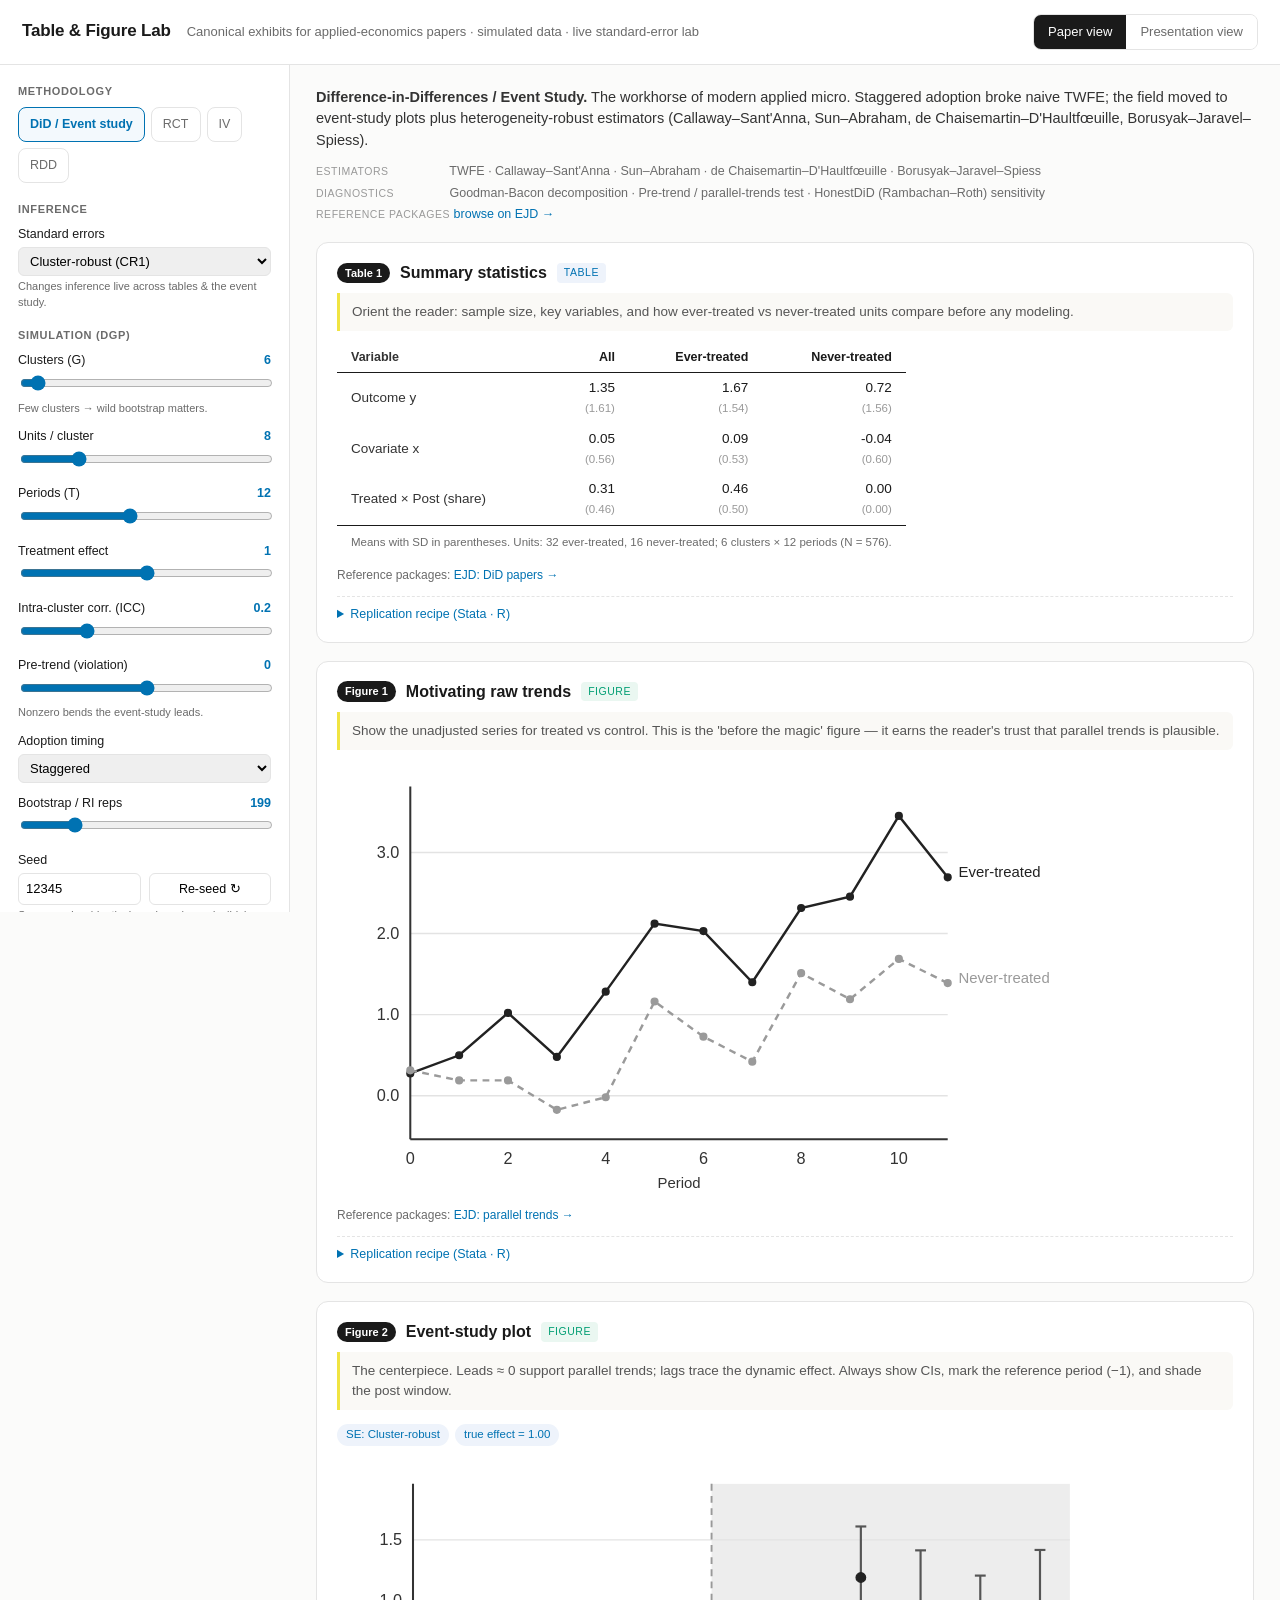
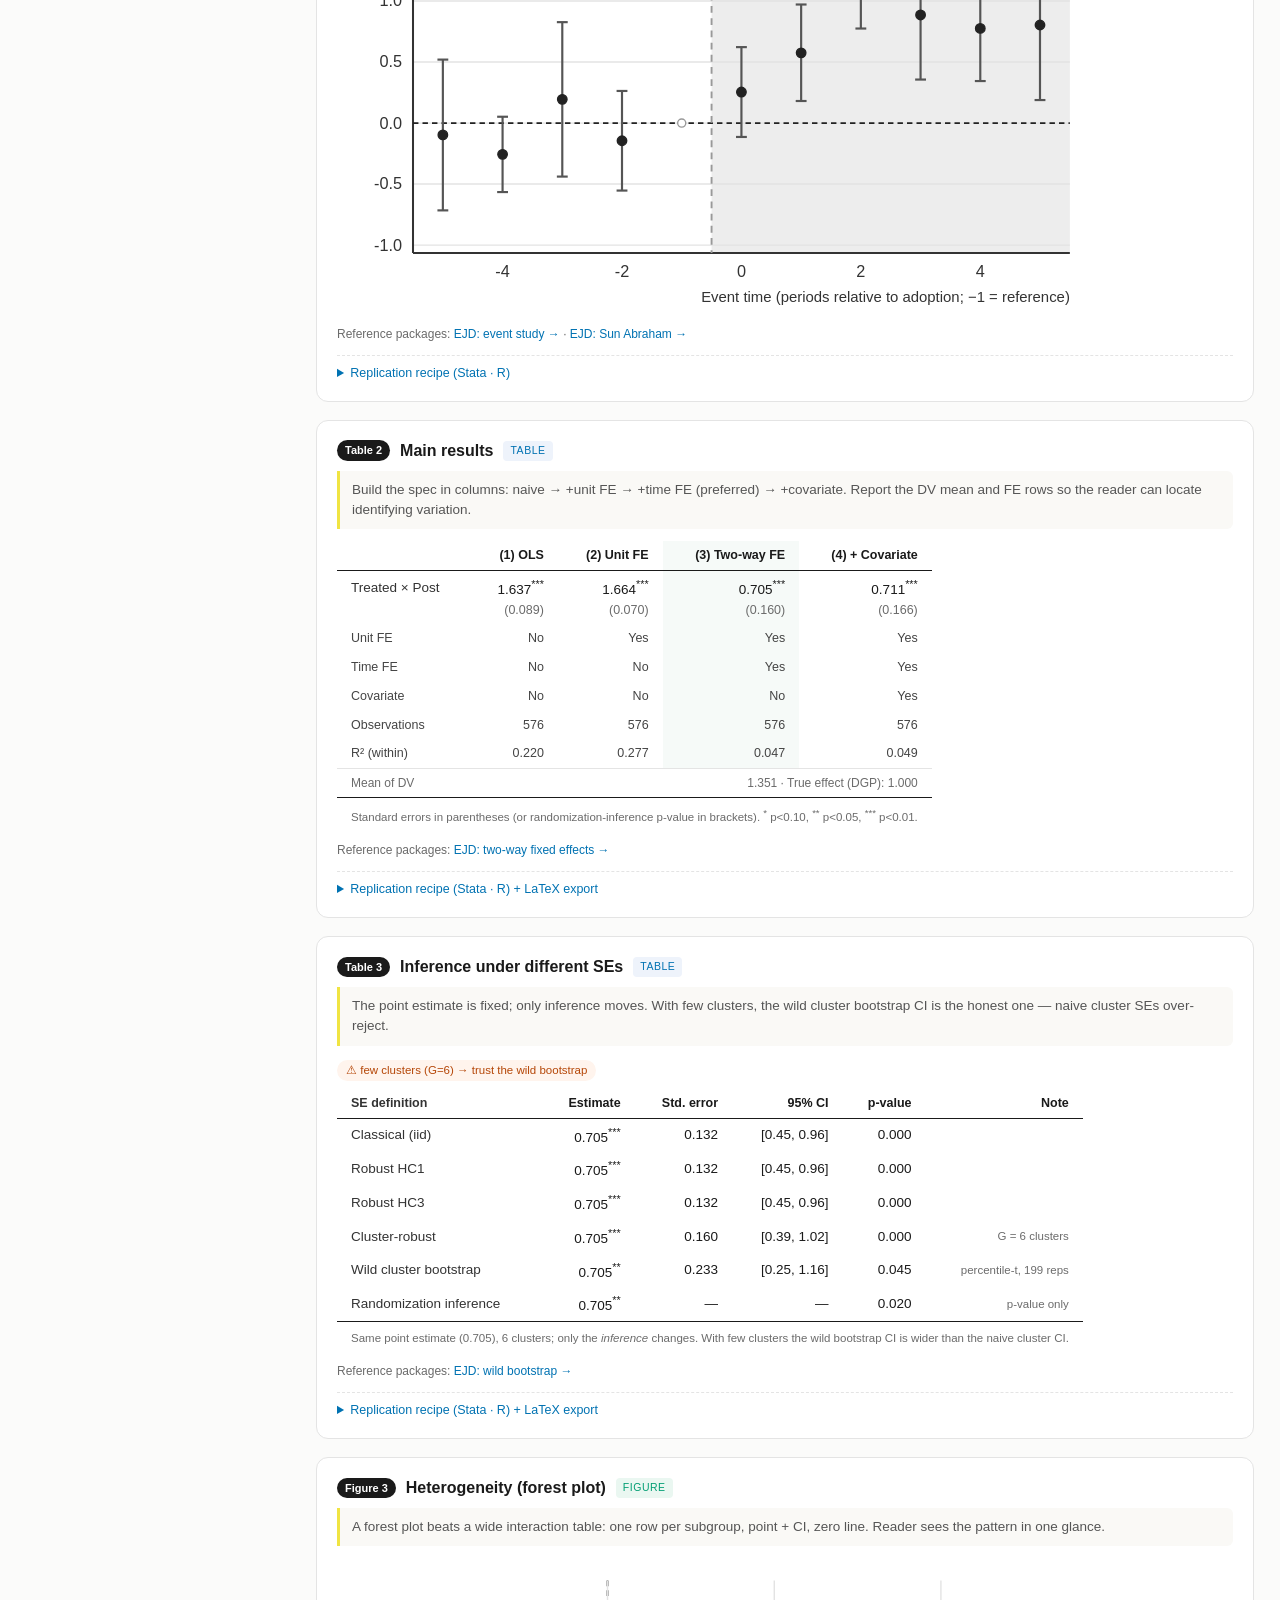
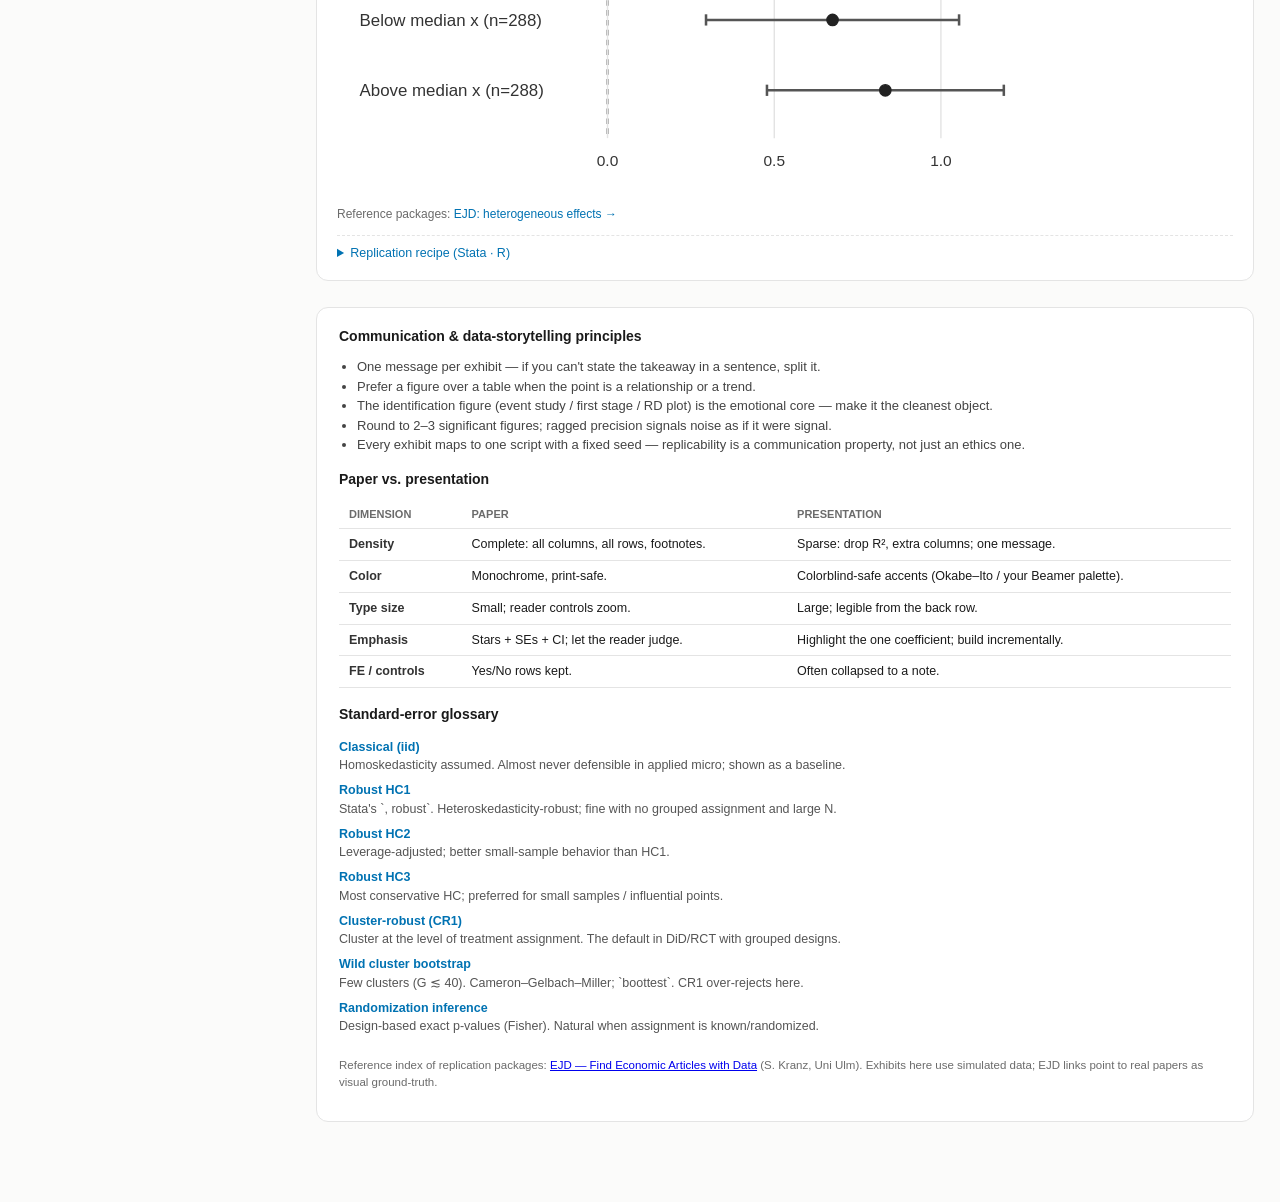
==== index.html @ 02c43eae "Table & Figure Lab: prototype for applied-econ exhibits Interactive static site: canonical tables/fi" ====
<!DOCTYPE html>
<html lang="en">
<head>
  <meta charset="utf-8" />
  <meta name="viewport" content="width=device-width, initial-scale=1" />
  <title>Table &amp; Figure Lab — Applied Economics</title>
  <link rel="stylesheet" href="css/styles.css" />
</head>
<body class="method-did">
  <div class="topbar">
    <h1>Table &amp; Figure Lab</h1>
    <span class="sub">Canonical exhibits for applied-economics papers · simulated data · live standard-error lab</span>
    <span class="spacer"></span>
    <div class="viewtoggle" role="group" aria-label="View">
      <button data-view="paper" class="active">Paper view</button>
      <button data-view="present">Presentation view</button>
    </div>
  </div>

  <div class="layout">
    <aside class="sidebar">
      <div class="ctrl-group">
        <h2>Methodology</h2>
        <div class="methtabs">
          <button data-method="did" class="active">DiD / Event study</button>
          <button data-method="rct">RCT</button>
          <button data-method="iv">IV</button>
          <button data-method="rdd">RDD</button>
        </div>
      </div>

      <div class="ctrl-group">
        <h2>Inference</h2>
        <div class="ctrl">
          <label for="seMethod">Standard errors</label>
          <select id="seMethod">
            <option value="iid">Classical (iid)</option>
            <option value="HC1">Robust HC1 (Stata , robust)</option>
            <option value="HC2">Robust HC2</option>
            <option value="HC3">Robust HC3</option>
            <option value="cluster" selected>Cluster-robust (CR1)</option>
            <option value="wildboot">Wild cluster bootstrap</option>
            <option value="ri">Randomization inference</option>
          </select>
          <div class="hint">Changes inference live across tables &amp; the event study.</div>
        </div>
      </div>

      <div class="ctrl-group">
        <h2>Simulation (DGP)</h2>
        <div class="ctrl">
          <label for="nClusters">Clusters (G) <span class="val" data-out="nClusters"></span></label>
          <input type="range" id="nClusters" min="4" max="50" step="1" value="6" />
          <div class="hint">Few clusters → wild bootstrap matters.</div>
        </div>
        <div class="ctrl">
          <label for="unitsPerCluster">Units / cluster <span class="val" data-out="unitsPerCluster"></span></label>
          <input type="range" id="unitsPerCluster" min="2" max="30" step="1" value="8" />
        </div>
        <div class="ctrl">
          <label for="T">Periods (T) <span class="val" data-out="T"></span></label>
          <input type="range" id="T" min="6" max="20" step="1" value="12" />
        </div>
        <div class="ctrl">
          <label for="effect">Treatment effect <span class="val" data-out="effect"></span></label>
          <input type="range" id="effect" min="-1" max="3" step="0.1" value="1" />
        </div>
        <div class="ctrl">
          <label for="icc">Intra-cluster corr. (ICC) <span class="val" data-out="icc"></span></label>
          <input type="range" id="icc" min="0" max="0.8" step="0.05" value="0.2" />
        </div>
        <div class="ctrl">
          <label for="preTrend">Pre-trend (violation) <span class="val" data-out="preTrend"></span></label>
          <input type="range" id="preTrend" min="-0.3" max="0.3" step="0.02" value="0" />
          <div class="hint">Nonzero bends the event-study leads.</div>
        </div>
        <div class="ctrl">
          <label for="timing">Adoption timing</label>
          <select id="timing">
            <option value="staggered" selected>Staggered</option>
            <option value="single">Single date</option>
          </select>
        </div>
        <div class="ctrl">
          <label for="reps">Bootstrap / RI reps <span class="val" data-out="reps"></span></label>
          <input type="range" id="reps" min="99" max="599" step="100" value="199" />
        </div>
        <div class="ctrl">
          <label for="seed">Seed</label>
          <div class="row2">
            <input type="number" id="seed" value="12345" />
            <button class="btn" id="reseed">Re-seed ↻</button>
          </div>
          <div class="hint">Same seed → identical numbers (reproducible).</div>
        </div>
      </div>
    </aside>

    <main class="main">
      <div class="methhead">
        <p id="methBlurb"></p>
        <div id="methMeta"></div>
      </div>

      <div id="cards"></div>

      <section class="story-panel">
        <h2>Communication &amp; data-storytelling principles</h2>
        <ul id="storyGeneral"></ul>
        <h2>Paper vs. presentation</h2>
        <table class="pv-table">
          <thead><tr><th>Dimension</th><th>Paper</th><th>Presentation</th></tr></thead>
          <tbody id="pvBody"></tbody>
        </table>
        <h2 style="margin-top:16px">Standard-error glossary</h2>
        <dl class="se-gloss" id="seGloss"></dl>
        <p class="note">Reference index of replication packages:
          <a href="https://ejd.econ.mathematik.uni-ulm.de/" target="_blank" rel="noopener">EJD — Find Economic Articles with Data</a>
          (S. Kranz, Uni Ulm). Exhibits here use simulated data; EJD links point to real papers as visual ground-truth.</p>
      </section>
    </main>
  </div>

  <!-- engine -->
  <script src="js/econ.js"></script>
  <script src="js/dgp.js"></script>
  <script src="js/models.js"></script>
  <script src="js/render.js"></script>
  <script src="js/taxonomy.js"></script>
  <script src="js/app.js"></script>
  <!-- static storytelling content from the taxonomy -->
  <script>
    (function () {
      var T = window.TAXONOMY; if (!T) return;
      document.getElementById("storyGeneral").innerHTML =
        T.storytelling.general.map(function (s) { return "<li>" + s + "</li>"; }).join("");
      document.getElementById("pvBody").innerHTML =
        T.storytelling.paperVsPresent.map(function (r) {
          return "<tr><td>" + r[0] + "</td><td>" + r[1] + "</td><td>" + r[2] + "</td></tr>";
        }).join("");
      document.getElementById("seGloss").innerHTML =
        T.seGlossary.map(function (g) { return "<dt>" + g.label + "</dt><dd>" + g.when + "</dd>"; }).join("");
    })();
  </script>
</body>
</html>
---- css/styles.css ----
/* ============================================================================
   styles.css — Table & Figure Lab
   Two themes via <body> class: default = "paper", body.present = "presentation".
   Palette mirrors the user's beamer-slides skill (Okabe–Ito, colorblind-safe).
   ========================================================================== */
:root {
  --blue: #0072B2; --green: #009E73; --orange: #D55E00; --yellow: #F0E442;
  --ink: #1a1a1a; --mut: #6b6b6b; --line: #e4e4e4; --bg: #fbfbfa; --card: #ffffff;
  --warn: #b54708; --warnbg: #fff4ed;
  --mono: "SF Mono", "JetBrains Mono", Menlo, Consolas, monospace;
  --sans: -apple-system, BlinkMacSystemFont, "Segoe UI", Roboto, "Helvetica Neue", Arial, sans-serif;
}
* { box-sizing: border-box; }
html, body { margin: 0; }
body { font-family: var(--sans); color: var(--ink); background: var(--bg); font-size: 15px; line-height: 1.5; }

/* ---- top bar ---------------------------------------------------------- */
.topbar { display: flex; align-items: baseline; gap: 16px; flex-wrap: wrap;
  padding: 14px 22px; background: #fff; border-bottom: 1px solid var(--line); position: sticky; top: 0; z-index: 10; }
.topbar h1 { font-size: 17px; margin: 0; font-weight: 650; letter-spacing: -0.01em; }
.topbar .sub { color: var(--mut); font-size: 13px; }
.topbar .spacer { flex: 1; }
.viewtoggle { display: inline-flex; border: 1px solid var(--line); border-radius: 8px; overflow: hidden; }
.viewtoggle button { border: 0; background: #fff; padding: 7px 14px; font: inherit; font-size: 13px; cursor: pointer; color: var(--mut); }
.viewtoggle button.active { background: var(--ink); color: #fff; }

/* ---- layout ----------------------------------------------------------- */
.layout { display: grid; grid-template-columns: 290px 1fr; gap: 0; align-items: start; }
.sidebar { position: sticky; top: 53px; align-self: start; height: calc(100vh - 53px); overflow-y: auto;
  padding: 18px; border-right: 1px solid var(--line); background: #fff; }
.main { padding: 22px 26px 80px; max-width: 1000px; }

/* ---- methodology tabs ------------------------------------------------- */
.methtabs { display: flex; flex-wrap: wrap; gap: 6px; margin-bottom: 18px; }
.methtabs button { border: 1px solid var(--line); background: #fff; border-radius: 8px; padding: 7px 11px;
  font: inherit; font-size: 12.5px; cursor: pointer; color: var(--mut); }
.methtabs button.active { border-color: var(--blue); color: var(--blue); background: #f3f9fd; font-weight: 600; }

/* ---- controls --------------------------------------------------------- */
.ctrl-group { margin-bottom: 16px; }
.ctrl-group h2 { font-size: 11px; text-transform: uppercase; letter-spacing: 0.06em; color: var(--mut); margin: 0 0 8px; }
.ctrl { margin-bottom: 11px; }
.ctrl label { display: flex; justify-content: space-between; font-size: 12.5px; margin-bottom: 3px; }
.ctrl label .val { color: var(--blue); font-variant-numeric: tabular-nums; font-weight: 600; }
.ctrl input[type=range] { width: 100%; accent-color: var(--blue); }
.ctrl input[type=number], .ctrl select { width: 100%; padding: 5px 7px; border: 1px solid var(--line); border-radius: 6px; font: inherit; font-size: 13px; }
.ctrl .hint { font-size: 11px; color: var(--mut); margin-top: 2px; }
.row2 { display: grid; grid-template-columns: 1fr 1fr; gap: 8px; }
.btn { border: 1px solid var(--line); background: #fff; border-radius: 6px; padding: 6px 10px; font: inherit; font-size: 12.5px; cursor: pointer; }
.btn:hover { background: #f4f4f4; }

/* ---- methodology header ---------------------------------------------- */
.methhead { margin-bottom: 18px; }
#methBlurb { font-size: 14.5px; color: #333; margin: 0 0 10px; }
#methMeta { font-size: 12.5px; color: var(--mut); display: grid; gap: 3px; }
#methMeta .ml { display: inline-block; min-width: 130px; color: #999; text-transform: uppercase; font-size: 10.5px; letter-spacing: 0.05em; }
#methMeta a { color: var(--blue); text-decoration: none; }

/* ---- cards ------------------------------------------------------------ */
.card { background: var(--card); border: 1px solid var(--line); border-radius: 12px; padding: 18px 20px; margin-bottom: 18px; }
.card-h { display: flex; align-items: center; gap: 10px; margin-bottom: 8px; }
.card-h > div { display: flex; align-items: center; gap: 10px; }
.card-h .pos { font-size: 11px; font-weight: 700; color: #fff; background: var(--ink); padding: 2px 8px; border-radius: 20px; }
.card-h h3 { font-size: 16px; margin: 0; font-weight: 640; }
.typ { font-size: 10.5px; text-transform: uppercase; letter-spacing: 0.05em; padding: 2px 7px; border-radius: 4px; }
.typ.table { background: #eef3fb; color: var(--blue); }
.typ.figure { background: #eaf7f1; color: var(--green); }
.story { font-size: 13.5px; color: #555; background: #faf9f6; border-left: 3px solid var(--yellow); padding: 9px 12px; border-radius: 0 6px 6px 0; margin-bottom: 12px; }
.exhibit { overflow-x: auto; }
.badges { margin-bottom: 8px; }
.badge { display: inline-block; font-size: 11.5px; background: #eef3fb; color: var(--blue); padding: 2px 9px; border-radius: 20px; margin-right: 6px; }
.badge.warn { background: var(--warnbg); color: var(--warn); }
.ejd { font-size: 12px; color: var(--mut); margin-top: 10px; }
.ejd a { color: var(--blue); text-decoration: none; }
.inline-est { font-size: 13.5px; margin: 10px 0 0; }
.computing { color: var(--mut); padding: 40px; text-align: center; font-style: italic; }
.err { color: var(--orange); font-family: var(--mono); font-size: 12.5px; }

/* ---- econ tables (booktabs look) ------------------------------------- */
.econ-table { border-collapse: collapse; font-variant-numeric: tabular-nums; font-size: 13.5px; min-width: 360px; }
.econ-table th, .econ-table td { padding: 5px 14px; text-align: right; }
.econ-table th:first-child, .econ-table td.vn { text-align: left; color: #333; }
.econ-table thead th { border-bottom: 1.4px solid var(--ink); font-weight: 600; font-size: 12.5px; }
.econ-table tbody { border-bottom: 1.4px solid var(--ink); }
.econ-table .serow td { color: var(--mut); padding-top: 0; font-size: 12.5px; }
.econ-table .coefrow td { padding-bottom: 1px; }
.econ-table .ferow td { font-size: 12.5px; color: #444; }
.econ-table .dvmean td { font-size: 12px; color: var(--mut); border-top: 1px solid var(--line); }
.econ-table tfoot .note, .note { font-size: 11.5px; color: var(--mut); text-align: left; font-weight: 400; padding-top: 8px; }
.econ-table .sd { color: #999; font-size: 11.5px; }
.econ-table .st { color: var(--ink); font-size: 0.8em; }
.econ-table td.warn { color: var(--warn); font-weight: 600; background: var(--warnbg); }
.econ-table .pref { background: #f6faf8; }

/* ---- figures ---------------------------------------------------------- */
.econ-fig { width: 100%; height: auto; max-width: 760px; display: block; }

/* ---- recipe / export -------------------------------------------------- */
.recipe { margin-top: 12px; border-top: 1px dashed var(--line); padding-top: 8px; }
.recipe summary { font-size: 12.5px; color: var(--blue); cursor: pointer; }
.reci { display: grid; grid-template-columns: 1fr 1fr; gap: 12px; margin-top: 8px; }
.reci .ml, .ltx .ml { font-size: 10.5px; text-transform: uppercase; letter-spacing: 0.05em; color: #999; }
.recipe pre { background: #1e1e1e; color: #e8e8e8; padding: 10px 12px; border-radius: 7px; font-family: var(--mono); font-size: 11.5px; overflow-x: auto; margin: 4px 0 0; white-space: pre; }
.ltx { margin-top: 12px; }
.ltx-h { display: flex; justify-content: space-between; align-items: center; }
.ltx .copy { border: 1px solid var(--line); background: #fff; border-radius: 5px; padding: 3px 9px; font: inherit; font-size: 11.5px; cursor: pointer; }
.ltx .copy:hover { background: #f2f2f2; }

/* ---- storytelling footer panel --------------------------------------- */
.story-panel { margin-top: 26px; background: #fff; border: 1px solid var(--line); border-radius: 12px; padding: 18px 22px; }
.story-panel h2 { font-size: 14px; margin: 0 0 10px; }
.story-panel ul { margin: 0 0 14px; padding-left: 18px; font-size: 13px; color: #444; }
.pv-table { width: 100%; border-collapse: collapse; font-size: 12.5px; }
.pv-table th, .pv-table td { text-align: left; padding: 6px 10px; border-bottom: 1px solid var(--line); vertical-align: top; }
.pv-table th { color: var(--mut); font-weight: 600; font-size: 11px; text-transform: uppercase; }
.pv-table td:first-child { font-weight: 600; color: #333; }
.se-gloss { font-size: 12.5px; }
.se-gloss dt { font-weight: 600; color: var(--blue); margin-top: 6px; }
.se-gloss dd { margin: 0 0 2px; color: #555; }

/* ====================================================================== *
 *  PRESENTATION THEME
 * ====================================================================== */
body.present { background: #f4f6f9; }
body.present .main { max-width: 1080px; }
body.present .card { box-shadow: 0 2px 14px rgba(0,0,0,0.05); border-color: #dde3ea; }
body.present .card-h h3 { font-size: 21px; }
body.present .card-h .pos { background: var(--blue); }
body.present .story { font-size: 15px; border-left-color: var(--green); background: #f0f8f4; }
body.present .econ-table { font-size: 16px; }
body.present .econ-table .pref { background: #eaf3fb; box-shadow: inset 0 0 0 2px var(--blue); }
body.present .econ-table .coefrow .pref { color: var(--blue); font-weight: 700; }
body.present .econ-table thead th { border-bottom-color: var(--blue); }
body.present .econ-table tbody { border-bottom-color: var(--blue); }
body.present .badge { font-size: 13px; }
body.present .typ.table { background: var(--blue); color: #fff; }
body.present .typ.figure { background: var(--green); color: #fff; }

@media (max-width: 820px) {
  .layout { grid-template-columns: 1fr; }
  .sidebar { position: static; height: auto; border-right: 0; border-bottom: 1px solid var(--line); }
  .reci { grid-template-columns: 1fr; }
}
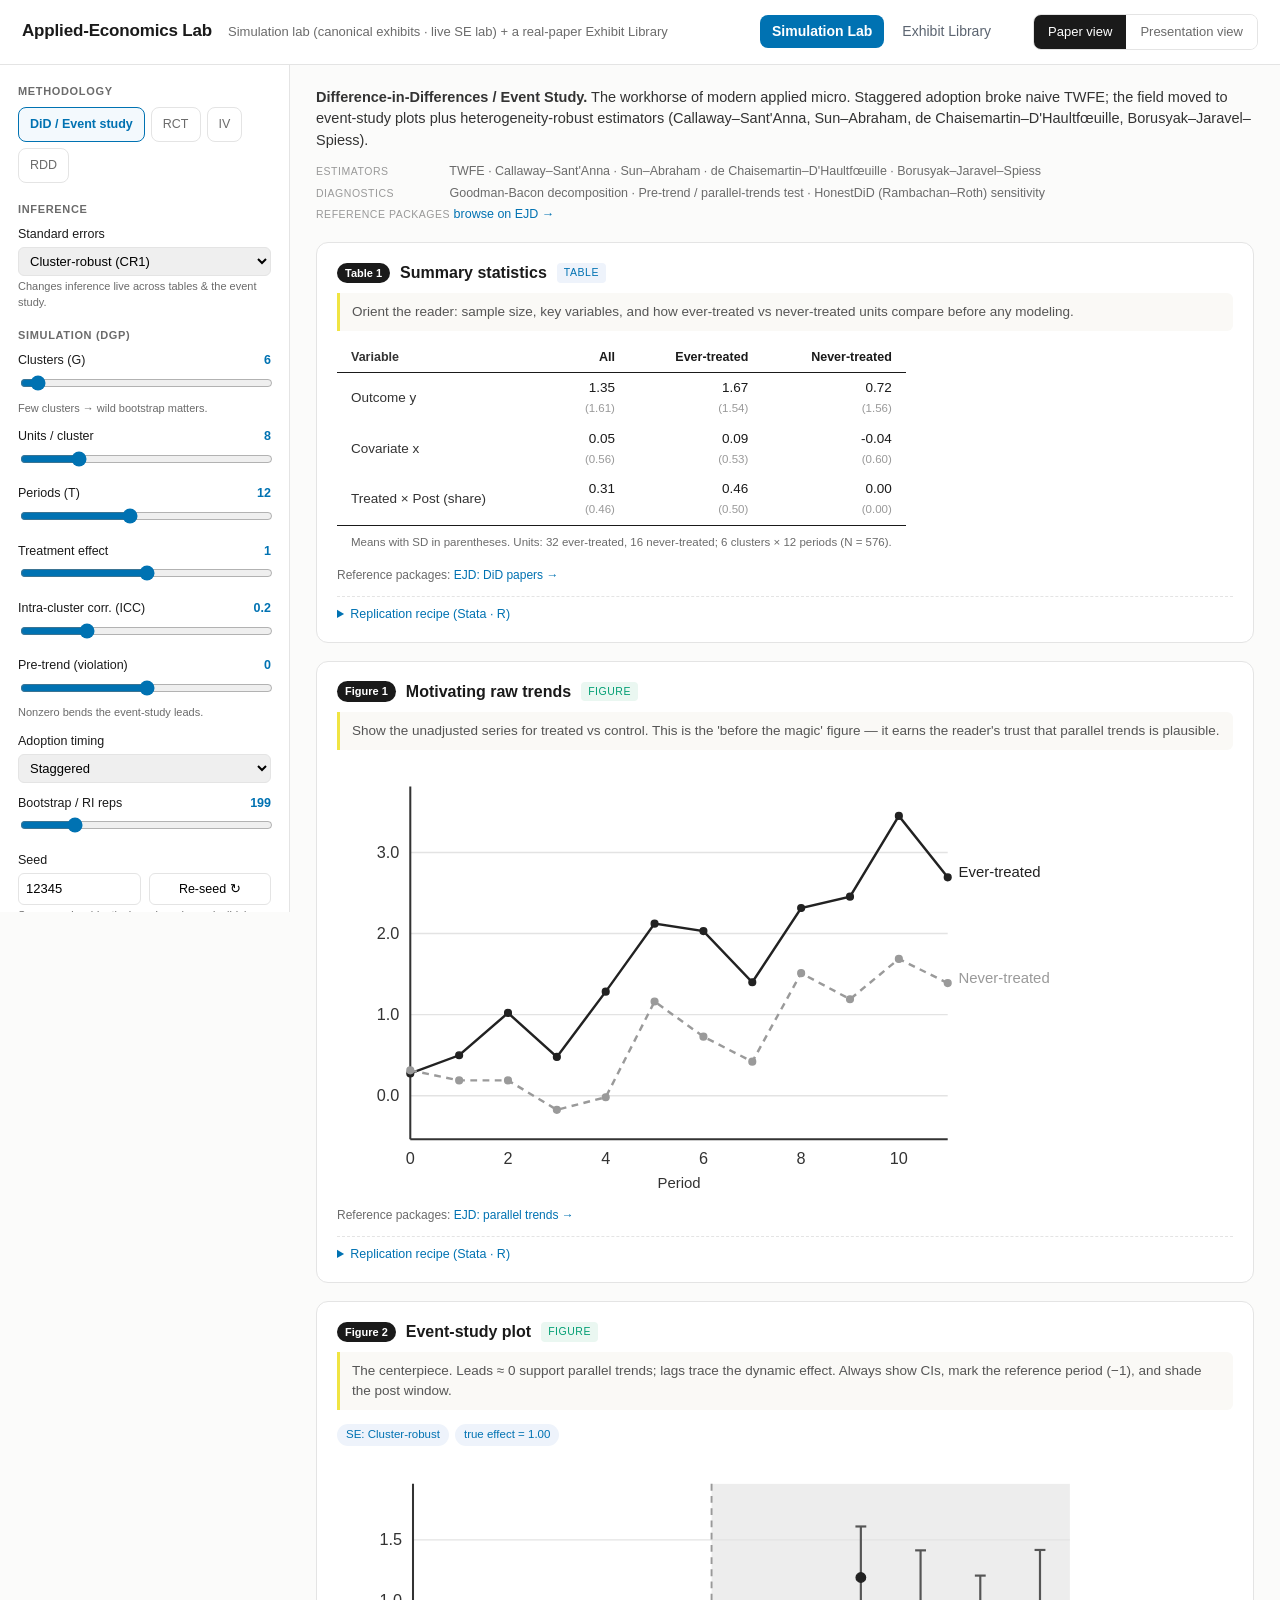
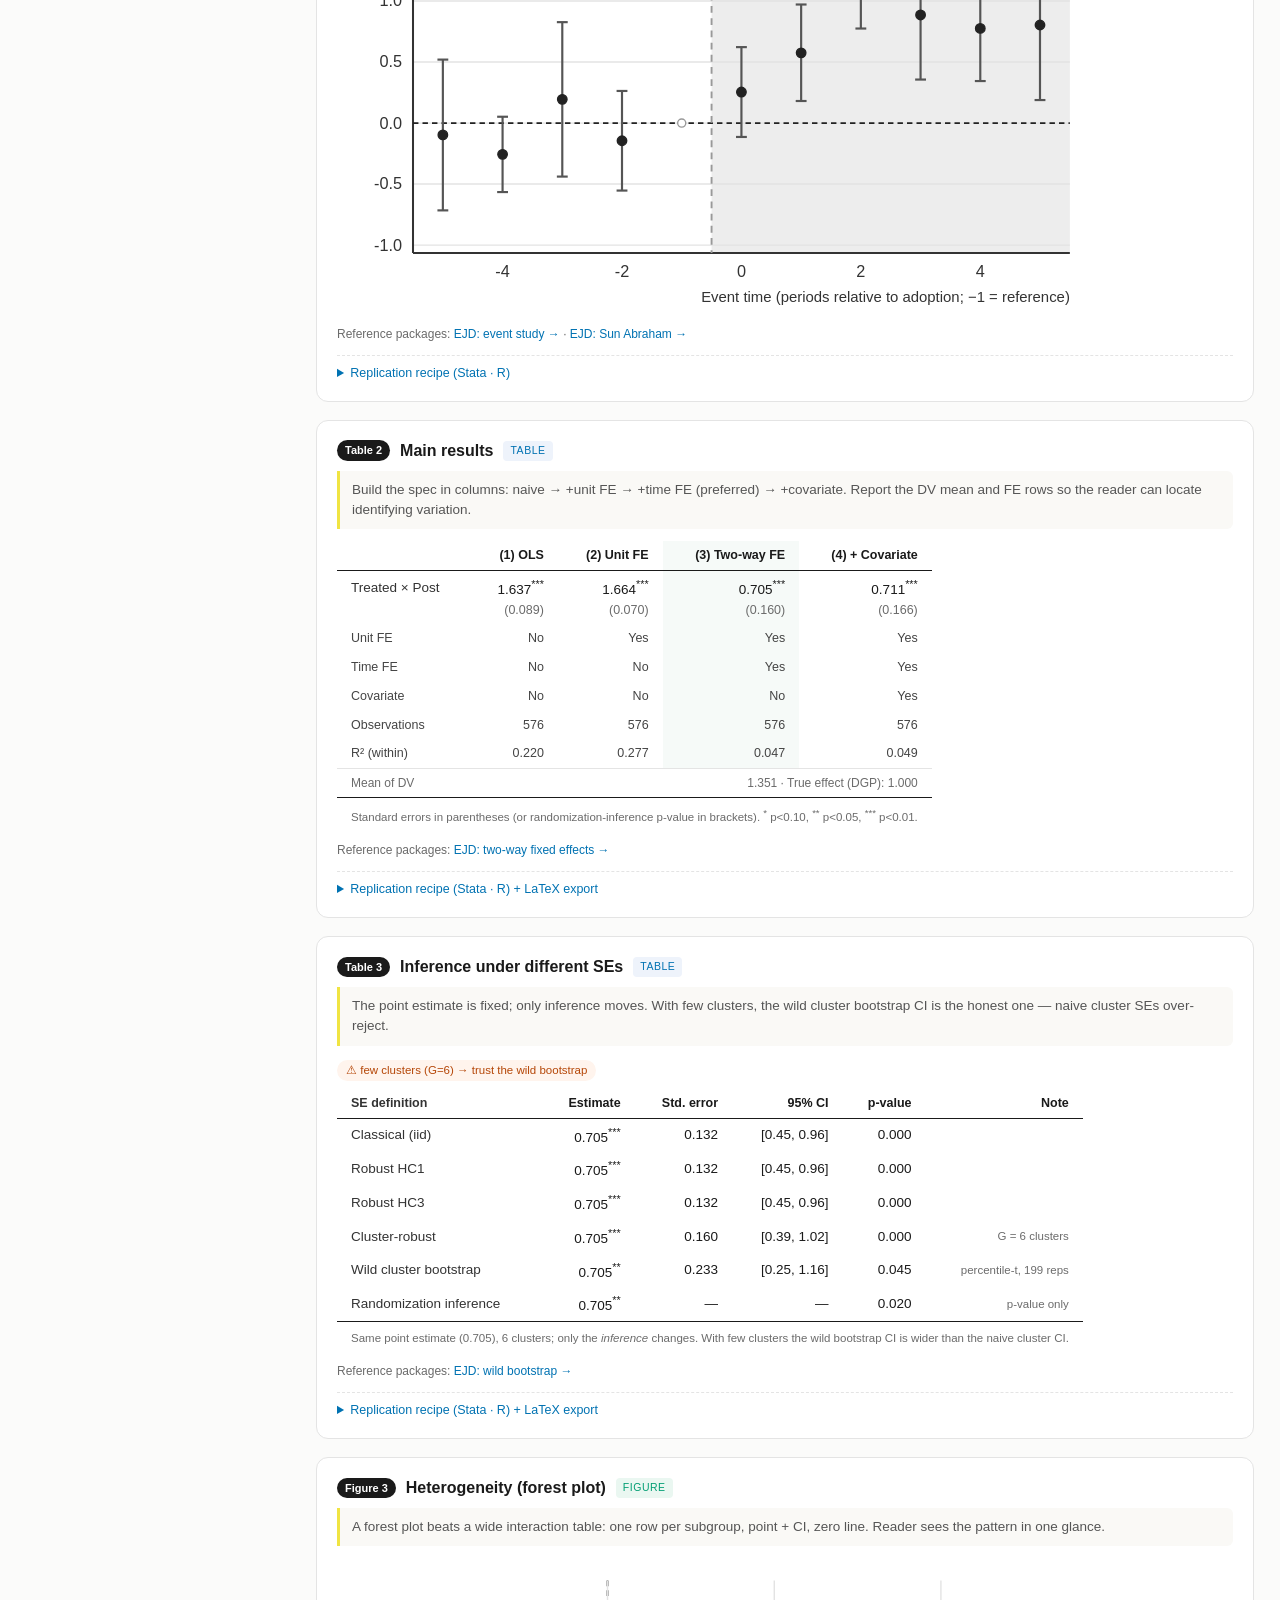
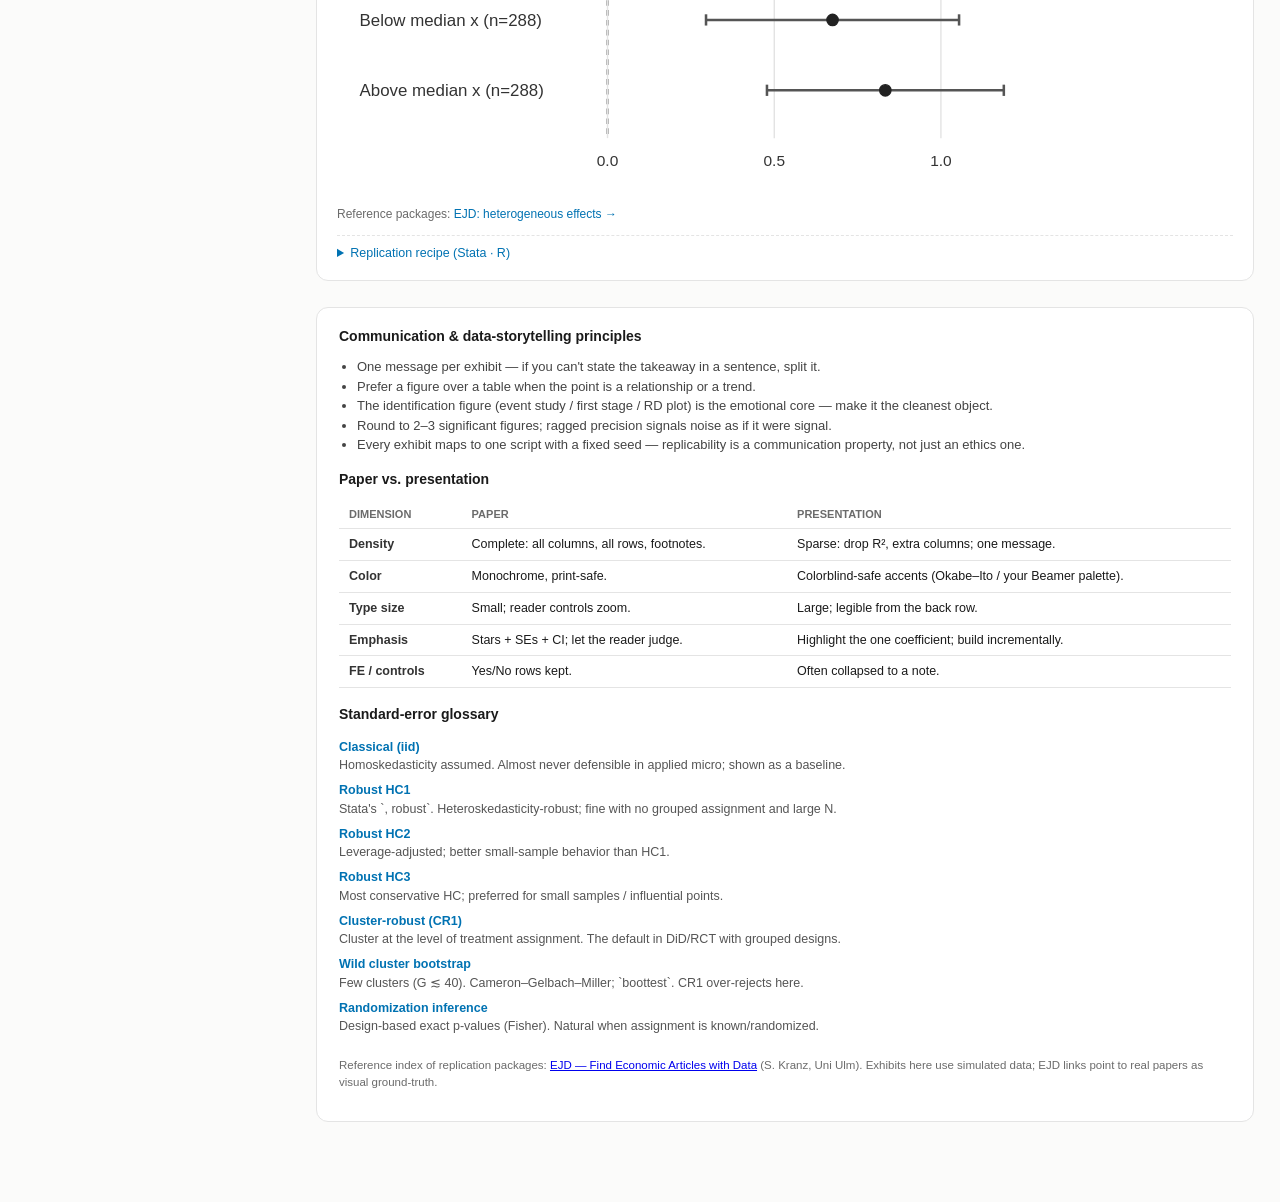
==== commit 21cb51dc: "Add multi-paper Exhibit Library (cross-paper search by methodology + originating code) - New library" ====
--- a/index.html
+++ b/index.html
@@ -8,9 +8,13 @@
 </head>
 <body class="method-did">
   <div class="topbar">
-    <h1>Table &amp; Figure Lab</h1>
-    <span class="sub">Canonical exhibits for applied-economics papers · simulated data · live standard-error lab</span>
+    <h1>Applied-Economics Lab</h1>
+    <span class="sub">Simulation lab (canonical exhibits · live SE lab) + a real-paper Exhibit Library</span>
     <span class="spacer"></span>
+    <nav class="labnav" style="display:flex;gap:6px;font-size:14px;margin-right:14px">
+      <a href="index.html" style="padding:6px 12px;border-radius:8px;background:#0072B2;color:#fff;font-weight:600;text-decoration:none">Simulation Lab</a>
+      <a href="library.html" style="padding:6px 12px;border-radius:8px;color:#5b6470;text-decoration:none">Exhibit Library</a>
+    </nav>
     <div class="viewtoggle" role="group" aria-label="View">
       <button data-view="paper" class="active">Paper view</button>
       <button data-view="present">Presentation view</button>
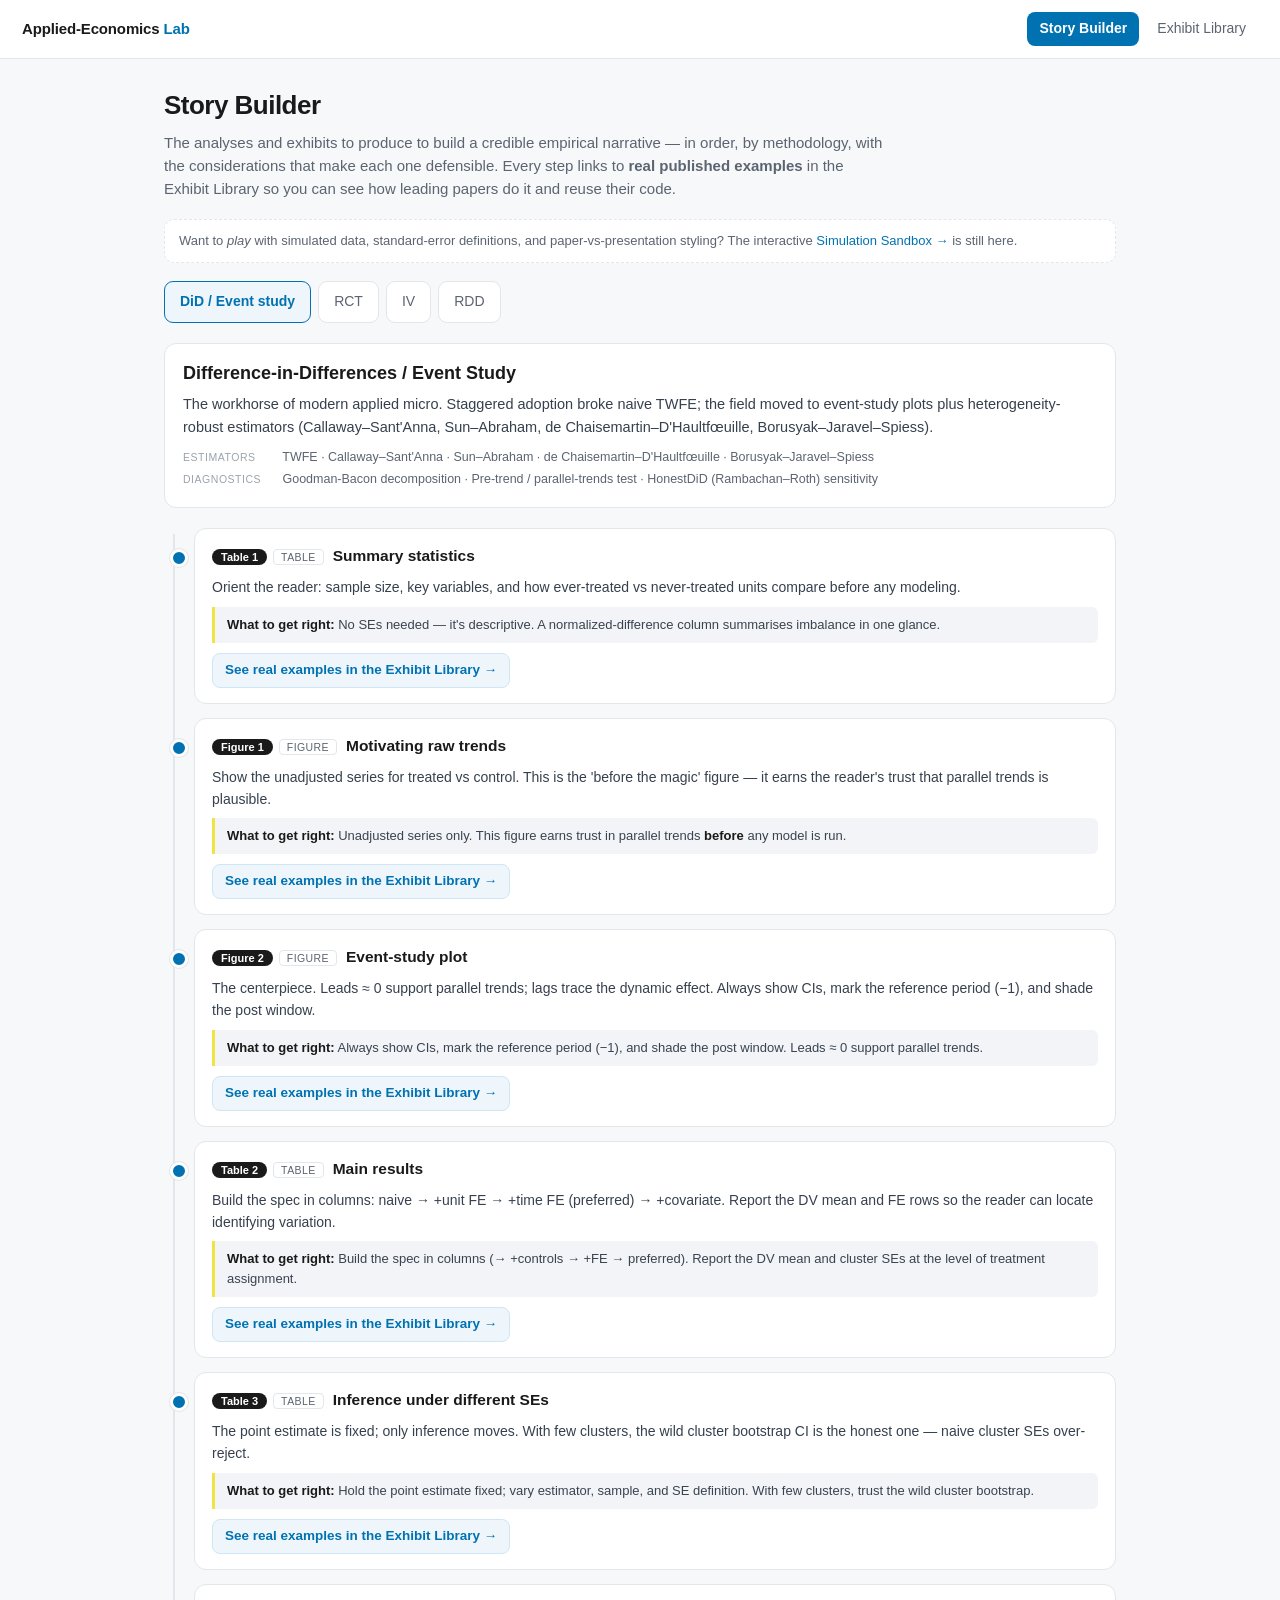
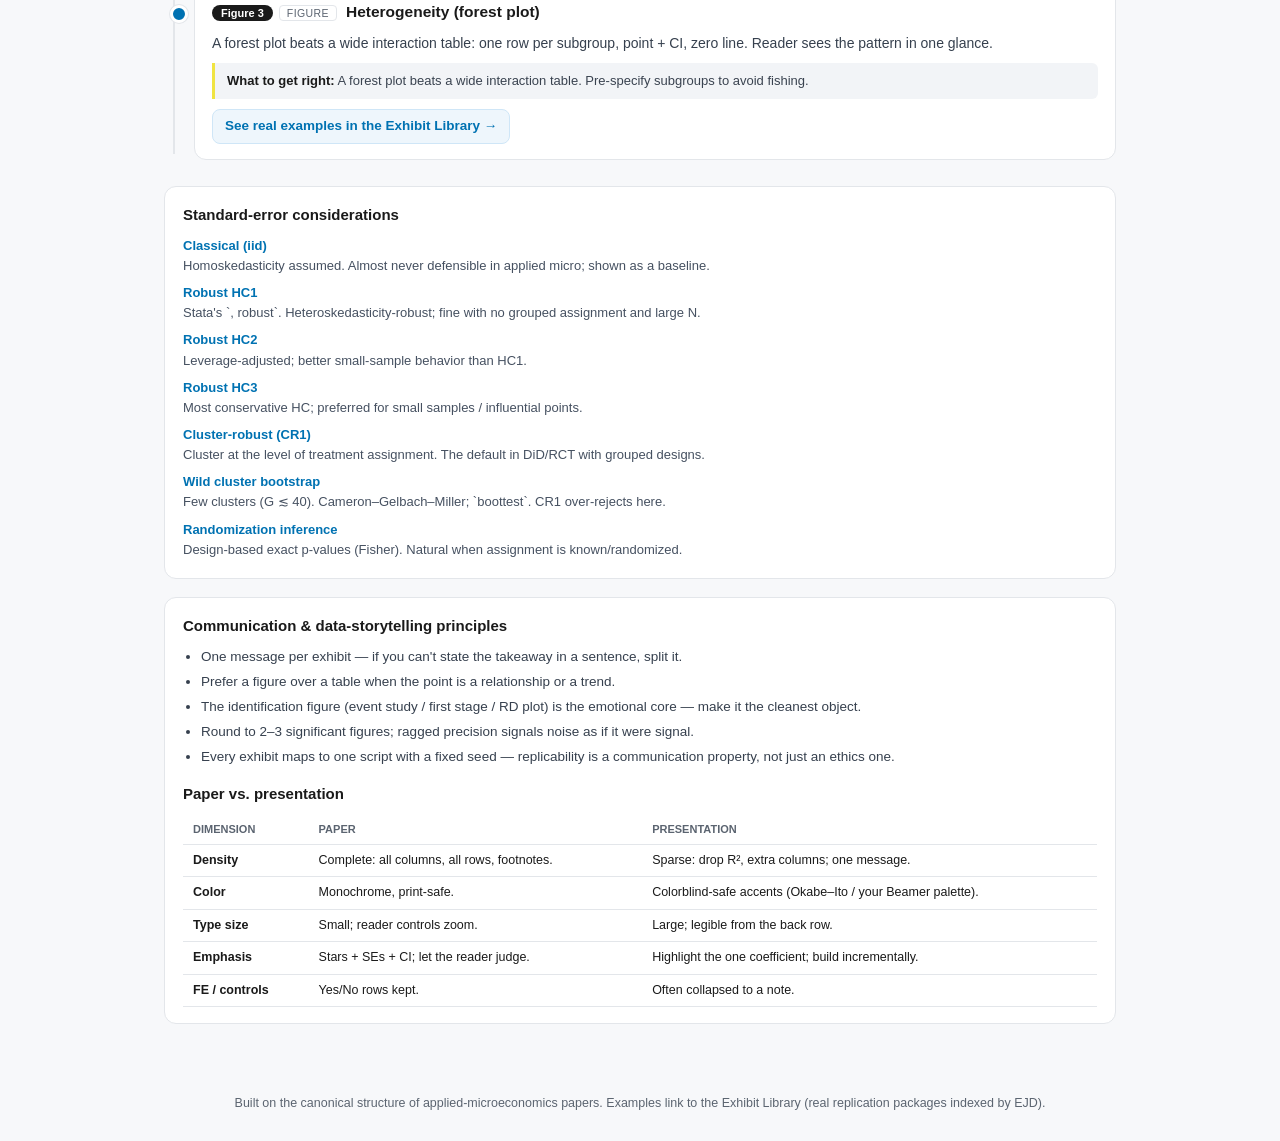
==== commit a273f7af: "Repurpose Simulation Lab into a Story Builder guide that derives to real exhibits - index.html is no" ====
--- a/index.html
+++ b/index.html
@@ -1,150 +1,149 @@
 <!DOCTYPE html>
 <html lang="en">
 <head>
-  <meta charset="utf-8" />
-  <meta name="viewport" content="width=device-width, initial-scale=1" />
-  <title>Table &amp; Figure Lab — Applied Economics</title>
-  <link rel="stylesheet" href="css/styles.css" />
+<meta charset="utf-8">
+<meta name="viewport" content="width=device-width, initial-scale=1">
+<title>Story Builder · Applied-Economics Lab</title>
+<style>
+  :root{
+    --blue:#0072B2; --green:#009E73; --orange:#D55E00; --yellow:#F0E442;
+    --ink:#1a1a1a; --mut:#5b6470; --line:#e3e6ea; --bg:#f7f8fa; --card:#fff; --panel:#f2f4f7;
+    --warn:#8a5400; --warnbg:#fbf1df;
+    --sans:-apple-system,BlinkMacSystemFont,"Segoe UI",Roboto,Helvetica,Arial,sans-serif;
+    --mono:"SF Mono",ui-monospace,Menlo,Consolas,monospace; --maxw:1000px;
+  }
+  *{box-sizing:border-box} html{scroll-behavior:smooth}
+  body{margin:0;font-family:var(--sans);color:var(--ink);background:var(--bg);font-size:15px;line-height:1.55}
+  a{color:var(--blue);text-decoration:none} a:hover{text-decoration:underline}
+  header.top{position:sticky;top:0;z-index:20;background:#fff;border-bottom:1px solid var(--line);display:flex;align-items:center;gap:14px;padding:12px 22px}
+  header.top .brand{font-weight:700;letter-spacing:-.01em} header.top .brand span{color:var(--blue)}
+  header.top nav{margin-left:auto;display:flex;gap:6px;font-size:14px}
+  header.top nav a{color:var(--mut);padding:6px 12px;border-radius:8px}
+  header.top nav a.active{color:#fff;background:var(--blue);font-weight:600}
+  .wrap{max-width:var(--maxw);margin:0 auto;padding:24px}
+  h1{font-size:26px;margin:2px 0 6px;letter-spacing:-.02em}
+  .lede{color:var(--mut);font-size:15px;max-width:720px;margin:0 0 18px}
+  .tabs{display:flex;flex-wrap:wrap;gap:7px;margin-bottom:20px}
+  .tabs button{border:1px solid var(--line);background:#fff;border-radius:9px;padding:9px 15px;font:inherit;font-size:14px;cursor:pointer;color:var(--mut)}
+  .tabs button.active{border-color:var(--blue);background:#eef6fc;color:var(--blue);font-weight:600}
+  .methhead{background:#fff;border:1px solid var(--line);border-radius:12px;padding:16px 18px;margin-bottom:20px}
+  .methhead h2{margin:0 0 6px;font-size:18px}
+  .methhead p{margin:0 0 10px;color:#36404e;font-size:14.5px}
+  .methhead .ml{font-size:10.5px;text-transform:uppercase;letter-spacing:.05em;color:#9aa3ad;min-width:96px;display:inline-block}
+  .methhead .mrow{font-size:12.5px;color:var(--mut);margin:2px 0}
+  .arc{position:relative;margin:0 0 26px;padding-left:30px}
+  .arc::before{content:"";position:absolute;left:9px;top:6px;bottom:6px;width:2px;background:var(--line)}
+  .step{position:relative;background:#fff;border:1px solid var(--line);border-radius:12px;padding:15px 17px;margin-bottom:14px}
+  .step::before{content:"";position:absolute;left:-25px;top:20px;width:12px;height:12px;border-radius:50%;background:var(--blue);border:3px solid #fff;box-shadow:0 0 0 1px var(--line)}
+  .step .pos{font-size:11px;font-weight:700;color:#fff;background:var(--ink);padding:2px 9px;border-radius:20px}
+  .step .typ{font-size:10.5px;text-transform:uppercase;letter-spacing:.04em;color:var(--mut);border:1px solid var(--line);padding:1px 7px;border-radius:4px;margin-left:6px}
+  .step h3{display:inline;font-size:15.5px;margin:0 0 0 9px}
+  .step .why{color:#36404e;font-size:14px;margin:9px 0 8px}
+  .step .cons{background:var(--panel);border-left:3px solid var(--yellow);border-radius:0 6px 6px 0;padding:8px 12px;font-size:13px;color:#3a4350;margin:0 0 10px}
+  .step .cons b{color:var(--ink)}
+  .step .seealso{display:inline-flex;align-items:center;gap:6px;font-size:13.5px;font-weight:600;background:#eef6fc;color:var(--blue);border:1px solid #cfe6f7;border-radius:8px;padding:6px 12px}
+  .panel{background:#fff;border:1px solid var(--line);border-radius:12px;padding:16px 18px;margin-bottom:18px}
+  .panel h2{font-size:15px;margin:0 0 10px}
+  dl.se{font-size:13px;margin:0} dl.se dt{font-weight:600;color:var(--blue);margin-top:7px} dl.se dd{margin:0 0 2px;color:#465161}
+  .pv{width:100%;border-collapse:collapse;font-size:12.5px} .pv th,.pv td{text-align:left;padding:6px 10px;border-bottom:1px solid var(--line);vertical-align:top}
+  .pv th{color:var(--mut);font-weight:600;text-transform:uppercase;font-size:11px} .pv td:first-child{font-weight:600}
+  ul.gen{margin:0;padding-left:18px;font-size:13.5px;color:#36404e} ul.gen li{margin:4px 0}
+  .sandbox-note{font-size:13px;color:var(--mut);background:#fff;border:1px dashed var(--line);border-radius:10px;padding:11px 14px;margin-bottom:18px}
+  footer{color:var(--mut);font-size:12.5px;text-align:center;padding:28px 0}
+</style>
 </head>
-<body class="method-did">
-  <div class="topbar">
-    <h1>Applied-Economics Lab</h1>
-    <span class="sub">Simulation lab (canonical exhibits · live SE lab) + a real-paper Exhibit Library</span>
-    <span class="spacer"></span>
-    <nav class="labnav" style="display:flex;gap:6px;font-size:14px;margin-right:14px">
-      <a href="index.html" style="padding:6px 12px;border-radius:8px;background:#0072B2;color:#fff;font-weight:600;text-decoration:none">Simulation Lab</a>
-      <a href="library.html" style="padding:6px 12px;border-radius:8px;color:#5b6470;text-decoration:none">Exhibit Library</a>
-    </nav>
-    <div class="viewtoggle" role="group" aria-label="View">
-      <button data-view="paper" class="active">Paper view</button>
-      <button data-view="present">Presentation view</button>
-    </div>
-  </div>
+<body>
+<header class="top">
+  <div class="brand">Applied-Economics <span>Lab</span></div>
+  <nav>
+    <a href="index.html" class="active">Story Builder</a>
+    <a href="library.html">Exhibit Library</a>
+  </nav>
+</header>
 
-  <div class="layout">
-    <aside class="sidebar">
-      <div class="ctrl-group">
-        <h2>Methodology</h2>
-        <div class="methtabs">
-          <button data-method="did" class="active">DiD / Event study</button>
-          <button data-method="rct">RCT</button>
-          <button data-method="iv">IV</button>
-          <button data-method="rdd">RDD</button>
-        </div>
-      </div>
+<div class="wrap">
+  <h1>Story Builder</h1>
+  <p class="lede">The analyses and exhibits to produce to build a credible empirical narrative — in order, by methodology, with the considerations that make each one defensible. Every step links to <strong>real published examples</strong> in the Exhibit Library so you can see how leading papers do it and reuse their code.</p>
 
-      <div class="ctrl-group">
-        <h2>Inference</h2>
-        <div class="ctrl">
-          <label for="seMethod">Standard errors</label>
-          <select id="seMethod">
-            <option value="iid">Classical (iid)</option>
-            <option value="HC1">Robust HC1 (Stata , robust)</option>
-            <option value="HC2">Robust HC2</option>
-            <option value="HC3">Robust HC3</option>
-            <option value="cluster" selected>Cluster-robust (CR1)</option>
-            <option value="wildboot">Wild cluster bootstrap</option>
-            <option value="ri">Randomization inference</option>
-          </select>
-          <div class="hint">Changes inference live across tables &amp; the event study.</div>
-        </div>
-      </div>
+  <div class="sandbox-note">Want to <em>play</em> with simulated data, standard-error definitions, and paper-vs-presentation styling? The interactive <a href="sandbox.html">Simulation Sandbox →</a> is still here.</div>
 
-      <div class="ctrl-group">
-        <h2>Simulation (DGP)</h2>
-        <div class="ctrl">
-          <label for="nClusters">Clusters (G) <span class="val" data-out="nClusters"></span></label>
-          <input type="range" id="nClusters" min="4" max="50" step="1" value="6" />
-          <div class="hint">Few clusters → wild bootstrap matters.</div>
-        </div>
-        <div class="ctrl">
-          <label for="unitsPerCluster">Units / cluster <span class="val" data-out="unitsPerCluster"></span></label>
-          <input type="range" id="unitsPerCluster" min="2" max="30" step="1" value="8" />
-        </div>
-        <div class="ctrl">
-          <label for="T">Periods (T) <span class="val" data-out="T"></span></label>
-          <input type="range" id="T" min="6" max="20" step="1" value="12" />
-        </div>
-        <div class="ctrl">
-          <label for="effect">Treatment effect <span class="val" data-out="effect"></span></label>
-          <input type="range" id="effect" min="-1" max="3" step="0.1" value="1" />
-        </div>
-        <div class="ctrl">
-          <label for="icc">Intra-cluster corr. (ICC) <span class="val" data-out="icc"></span></label>
-          <input type="range" id="icc" min="0" max="0.8" step="0.05" value="0.2" />
-        </div>
-        <div class="ctrl">
-          <label for="preTrend">Pre-trend (violation) <span class="val" data-out="preTrend"></span></label>
-          <input type="range" id="preTrend" min="-0.3" max="0.3" step="0.02" value="0" />
-          <div class="hint">Nonzero bends the event-study leads.</div>
-        </div>
-        <div class="ctrl">
-          <label for="timing">Adoption timing</label>
-          <select id="timing">
-            <option value="staggered" selected>Staggered</option>
-            <option value="single">Single date</option>
-          </select>
-        </div>
-        <div class="ctrl">
-          <label for="reps">Bootstrap / RI reps <span class="val" data-out="reps"></span></label>
-          <input type="range" id="reps" min="99" max="599" step="100" value="199" />
-        </div>
-        <div class="ctrl">
-          <label for="seed">Seed</label>
-          <div class="row2">
-            <input type="number" id="seed" value="12345" />
-            <button class="btn" id="reseed">Re-seed ↻</button>
-          </div>
-          <div class="hint">Same seed → identical numbers (reproducible).</div>
-        </div>
-      </div>
-    </aside>
+  <div class="tabs" id="tabs"></div>
+  <div id="methhead"></div>
+  <div class="arc" id="arc"></div>
 
-    <main class="main">
-      <div class="methhead">
-        <p id="methBlurb"></p>
-        <div id="methMeta"></div>
-      </div>
+  <div class="panel" id="sePanel"></div>
+  <div class="panel" id="storyPanel"></div>
+</div>
 
-      <div id="cards"></div>
+<footer>Built on the canonical structure of applied-microeconomics papers. Examples link to the Exhibit Library (real replication packages indexed by EJD).</footer>
 
-      <section class="story-panel">
-        <h2>Communication &amp; data-storytelling principles</h2>
-        <ul id="storyGeneral"></ul>
-        <h2>Paper vs. presentation</h2>
-        <table class="pv-table">
-          <thead><tr><th>Dimension</th><th>Paper</th><th>Presentation</th></tr></thead>
-          <tbody id="pvBody"></tbody>
-        </table>
-        <h2 style="margin-top:16px">Standard-error glossary</h2>
-        <dl class="se-gloss" id="seGloss"></dl>
-        <p class="note">Reference index of replication packages:
-          <a href="https://ejd.econ.mathematik.uni-ulm.de/" target="_blank" rel="noopener">EJD — Find Economic Articles with Data</a>
-          (S. Kranz, Uni Ulm). Exhibits here use simulated data; EJD links point to real papers as visual ground-truth.</p>
-      </section>
-    </main>
-  </div>
+<script src="js/taxonomy.js"></script>
+<script>
+const T=window.TAXONOMY;
+const ORDER=["did","rct","iv","rdd"];
+const NAMES={did:"DiD / Event study",rct:"RCT",iv:"IV",rdd:"RDD"};
+const METHOD_TAG={did:"Difference-in-differences",rct:"RCT / experiment",iv:"IV / 2SLS",rdd:"Regression discontinuity"};
+const ROLE_Q={summary:"",balance:"balance",robustness:"robustness",heterogeneity:"heterogeneity",rctHet:"heterogeneity",attrition:"attrition",firststage:"first stage",rdplot:"discontinuit"};
+const CONS={
+  summary:"No SEs needed — it's descriptive. A normalized-difference column summarises imbalance in one glance.",
+  trends:"Unadjusted series only. This figure earns trust in parallel trends <b>before</b> any model is run.",
+  eventstudy:"Always show CIs, mark the reference period (−1), and shade the post window. Leads ≈ 0 support parallel trends.",
+  main:"Build the spec in columns (→ +controls → +FE → preferred). Report the DV mean and cluster SEs at the level of treatment assignment.",
+  robustness:"Hold the point estimate fixed; vary estimator, sample, and SE definition. With few clusters, trust the wild cluster bootstrap.",
+  heterogeneity:"A forest plot beats a wide interaction table. Pre-specify subgroups to avoid fishing.",
+  balance:"Control/treatment means, normalized differences (flag |ND|>0.25), and a joint F-test — the reader is checking randomization 'took'.",
+  itt:"ITT first (unadjusted → +covariates → +strata FE); report LATE under non-compliance and the control mean.",
+  attrition:"Test differential attrition by arm; if non-zero, bound the effect (Lee bounds) rather than ignore it.",
+  rctHet:"Pre-specified subgroups only; a forest plot keeps you honest about how many cuts you took.",
+  firststage:"Show the first-stage F / effective F. A weak first stage is a fatal flaw shown honestly, not hidden.",
+  ivmain:"Put OLS next to 2SLS — the gap is the story. Use weak-IV-robust CIs (Anderson–Rubin) when F is low.",
+  rdplot:"Binned means + a low-order polynomial; don't over-smooth. Pair with a density (McCrary) manipulation test.",
+  rdmain:"Show estimates across bandwidths and polynomial orders, with robust bias-corrected SEs (CCT).",
+};
+let active="did";
 
-  <!-- engine -->
-  <script src="js/econ.js"></script>
-  <script src="js/dgp.js"></script>
-  <script src="js/models.js"></script>
-  <script src="js/render.js"></script>
-  <script src="js/taxonomy.js"></script>
-  <script src="js/app.js"></script>
-  <!-- static storytelling content from the taxonomy -->
-  <script>
-    (function () {
-      var T = window.TAXONOMY; if (!T) return;
-      document.getElementById("storyGeneral").innerHTML =
-        T.storytelling.general.map(function (s) { return "<li>" + s + "</li>"; }).join("");
-      document.getElementById("pvBody").innerHTML =
-        T.storytelling.paperVsPresent.map(function (r) {
-          return "<tr><td>" + r[0] + "</td><td>" + r[1] + "</td><td>" + r[2] + "</td></tr>";
-        }).join("");
-      document.getElementById("seGloss").innerHTML =
-        T.seGlossary.map(function (g) { return "<dt>" + g.label + "</dt><dd>" + g.when + "</dd>"; }).join("");
-    })();
-  </script>
+function libLink(mk,ex){
+  const p=new URLSearchParams();
+  if(METHOD_TAG[mk]) p.set("tag",METHOD_TAG[mk]);
+  if(ex.type==="figure") p.set("kind","figure"); else if(ex.type==="table") p.set("kind","table");
+  if(ROLE_Q[ex.id]) p.set("q",ROLE_Q[ex.id]);
+  return "library.html?"+p.toString();
+}
+function esc(s){return String(s).replace(/&/g,"&amp;").replace(/</g,"&lt;").replace(/>/g,"&gt;");}
+
+function renderTabs(){
+  document.getElementById("tabs").innerHTML=ORDER.map(k=>
+    `<button data-k="${k}" class="${k===active?'active':''}">${esc(NAMES[k])}</button>`).join("");
+  document.querySelectorAll("#tabs button").forEach(b=>b.onclick=()=>{active=b.dataset.k;render();});
+}
+function render(){
+  renderTabs();
+  const m=T.methodologies[active];
+  document.getElementById("methhead").innerHTML=
+    `<div class="methhead"><h2>${esc(m.name)}</h2><p>${esc(m.blurb)}</p>
+      <div class="mrow"><span class="ml">Estimators</span> ${esc(m.estimators.join(" · "))}</div>
+      <div class="mrow"><span class="ml">Diagnostics</span> ${esc((m.diagnostics||[]).join(" · "))}</div></div>`;
+  document.getElementById("arc").innerHTML=m.exhibits.map(ex=>{
+    const cons=CONS[ex.id]?`<div class="cons"><b>What to get right:</b> ${CONS[ex.id]}</div>`:"";
+    return `<div class="step">
+      <span class="pos">${esc(ex.n)}</span><span class="typ">${esc(ex.type)}</span><h3>${esc(ex.title)}</h3>
+      <div class="why">${esc(ex.story)}</div>
+      ${cons}
+      <a class="seealso" href="${libLink(active,ex)}">See real examples in the Exhibit Library →</a>
+    </div>`;
+  }).join("");
+  // SE considerations
+  document.getElementById("sePanel").innerHTML=
+    `<h2>Standard-error considerations</h2><dl class="se">${T.seGlossary.map(g=>`<dt>${esc(g.label)}</dt><dd>${esc(g.when)}</dd>`).join("")}</dl>`;
+  // storytelling
+  document.getElementById("storyPanel").innerHTML=
+    `<h2>Communication &amp; data-storytelling principles</h2>
+     <ul class="gen">${T.storytelling.general.map(s=>`<li>${esc(s)}</li>`).join("")}</ul>
+     <h2 style="margin-top:14px">Paper vs. presentation</h2>
+     <table class="pv"><thead><tr><th>Dimension</th><th>Paper</th><th>Presentation</th></tr></thead>
+     <tbody>${T.storytelling.paperVsPresent.map(r=>`<tr><td>${esc(r[0])}</td><td>${esc(r[1])}</td><td>${esc(r[2])}</td></tr>`).join("")}</tbody></table>`;
+}
+render();
+</script>
 </body>
 </html>
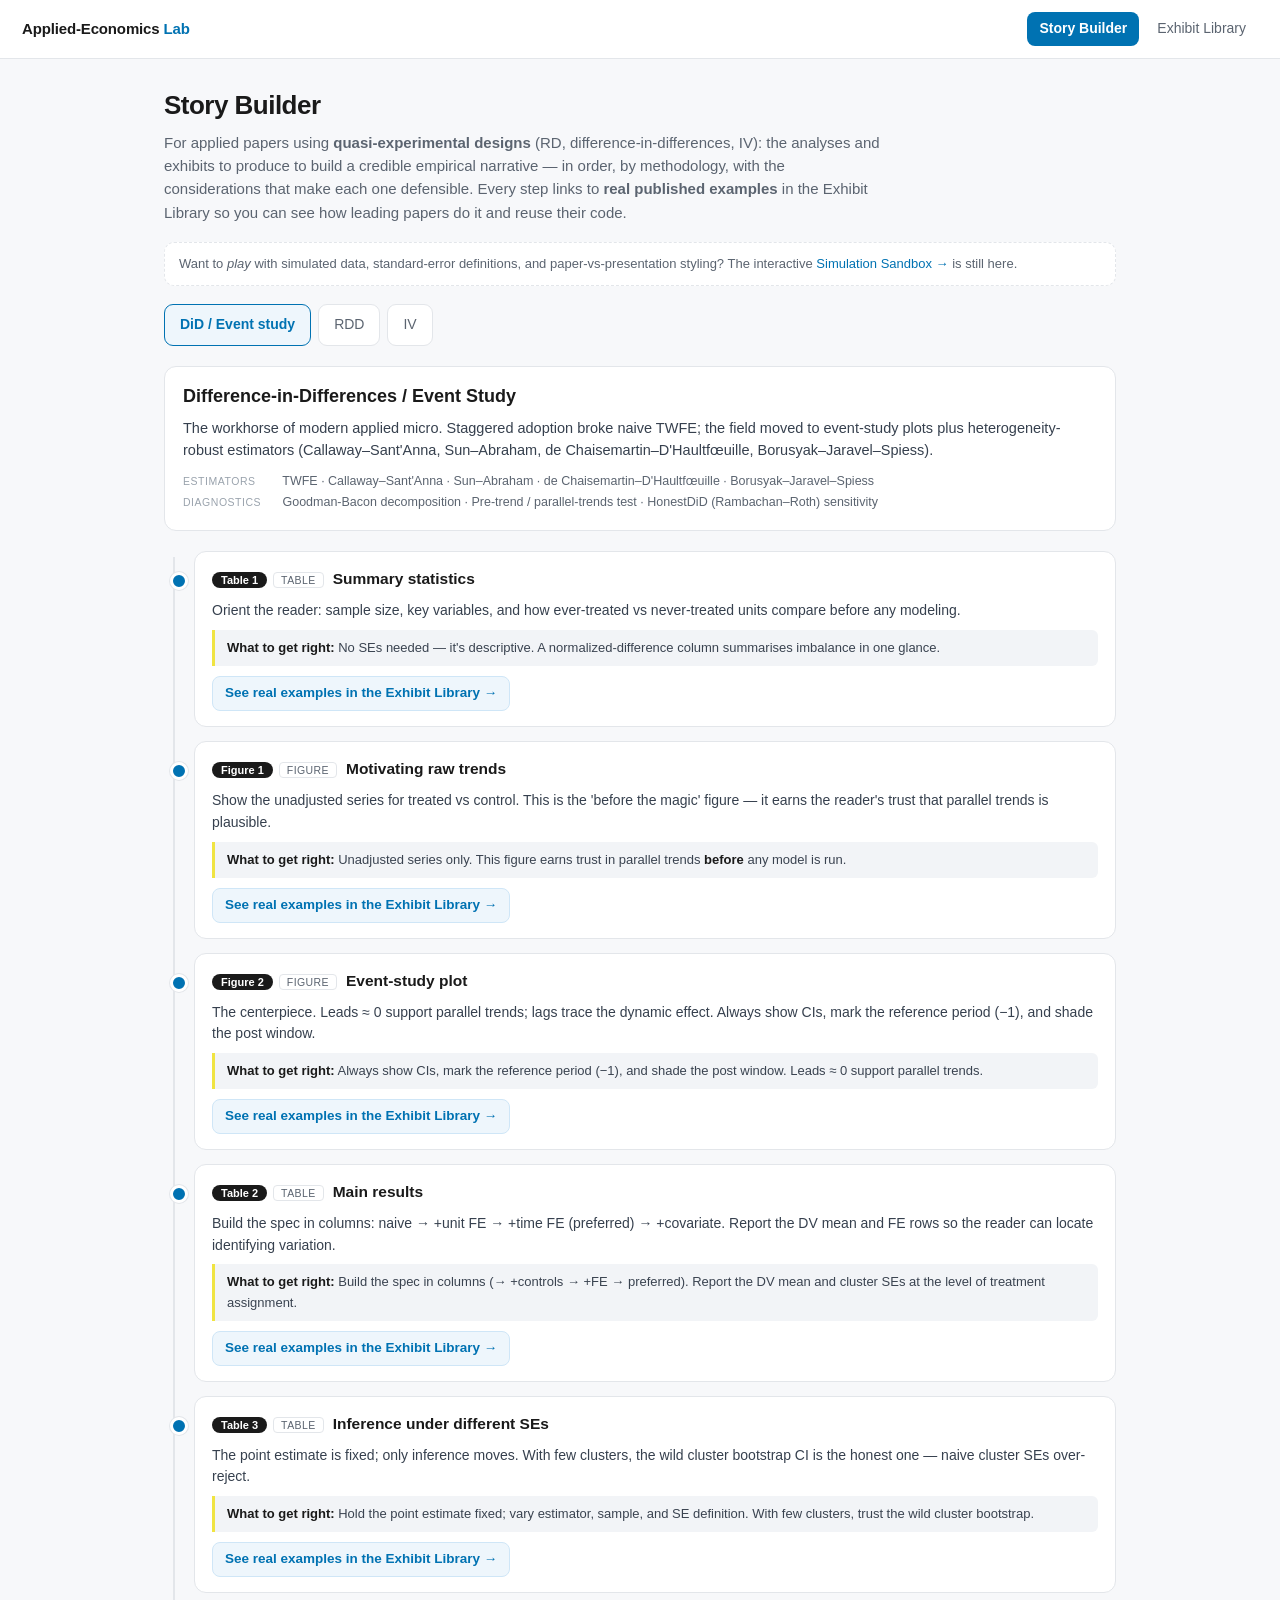
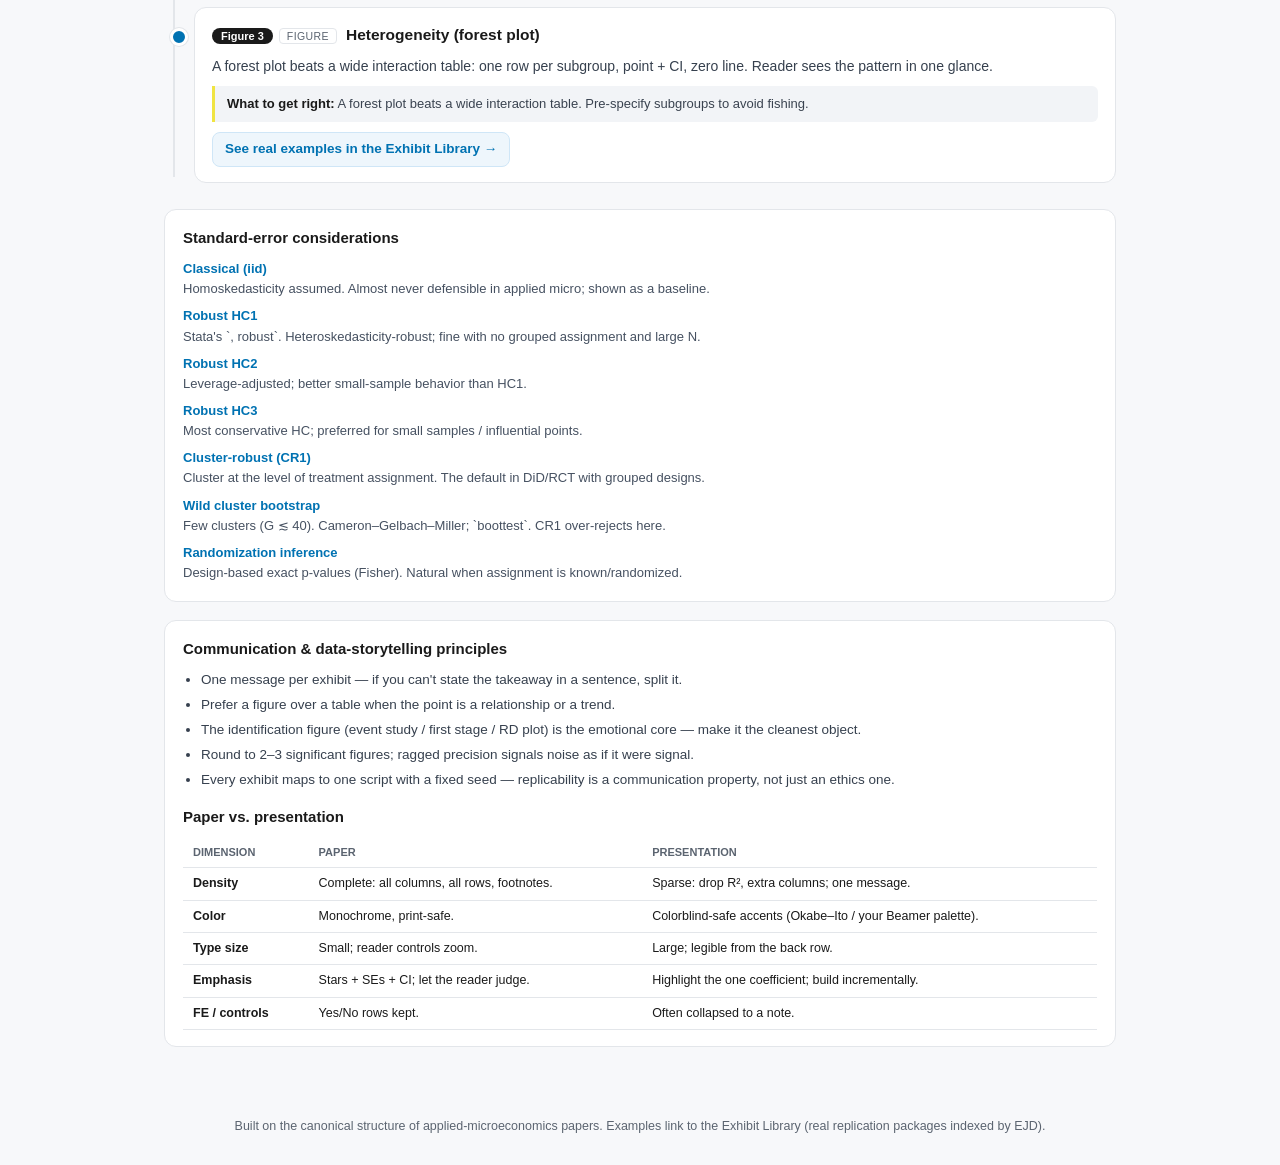
==== commit 54c0979d: "Focus the lab on quasi-experimental applied papers (RD / DiD / IV) - Exhibit Library narrowed to 11 " ====
--- a/index.html
+++ b/index.html
@@ -63,7 +63,7 @@
 
 <div class="wrap">
   <h1>Story Builder</h1>
-  <p class="lede">The analyses and exhibits to produce to build a credible empirical narrative — in order, by methodology, with the considerations that make each one defensible. Every step links to <strong>real published examples</strong> in the Exhibit Library so you can see how leading papers do it and reuse their code.</p>
+  <p class="lede">For applied papers using <strong>quasi-experimental designs</strong> (RD, difference-in-differences, IV): the analyses and exhibits to produce to build a credible empirical narrative — in order, by methodology, with the considerations that make each one defensible. Every step links to <strong>real published examples</strong> in the Exhibit Library so you can see how leading papers do it and reuse their code.</p>
 
   <div class="sandbox-note">Want to <em>play</em> with simulated data, standard-error definitions, and paper-vs-presentation styling? The interactive <a href="sandbox.html">Simulation Sandbox →</a> is still here.</div>
 
@@ -80,8 +80,8 @@
 <script src="js/taxonomy.js"></script>
 <script>
 const T=window.TAXONOMY;
-const ORDER=["did","rct","iv","rdd"];
-const NAMES={did:"DiD / Event study",rct:"RCT",iv:"IV",rdd:"RDD"};
+const ORDER=["did","rdd","iv"];               // quasi-experimental designs only
+const NAMES={did:"DiD / Event study",iv:"IV",rdd:"RDD"};
 const METHOD_TAG={did:"Difference-in-differences",rct:"RCT / experiment",iv:"IV / 2SLS",rdd:"Regression discontinuity"};
 const ROLE_Q={summary:"",balance:"balance",robustness:"robustness",heterogeneity:"heterogeneity",rctHet:"heterogeneity",attrition:"attrition",firststage:"first stage",rdplot:"discontinuit"};
 const CONS={
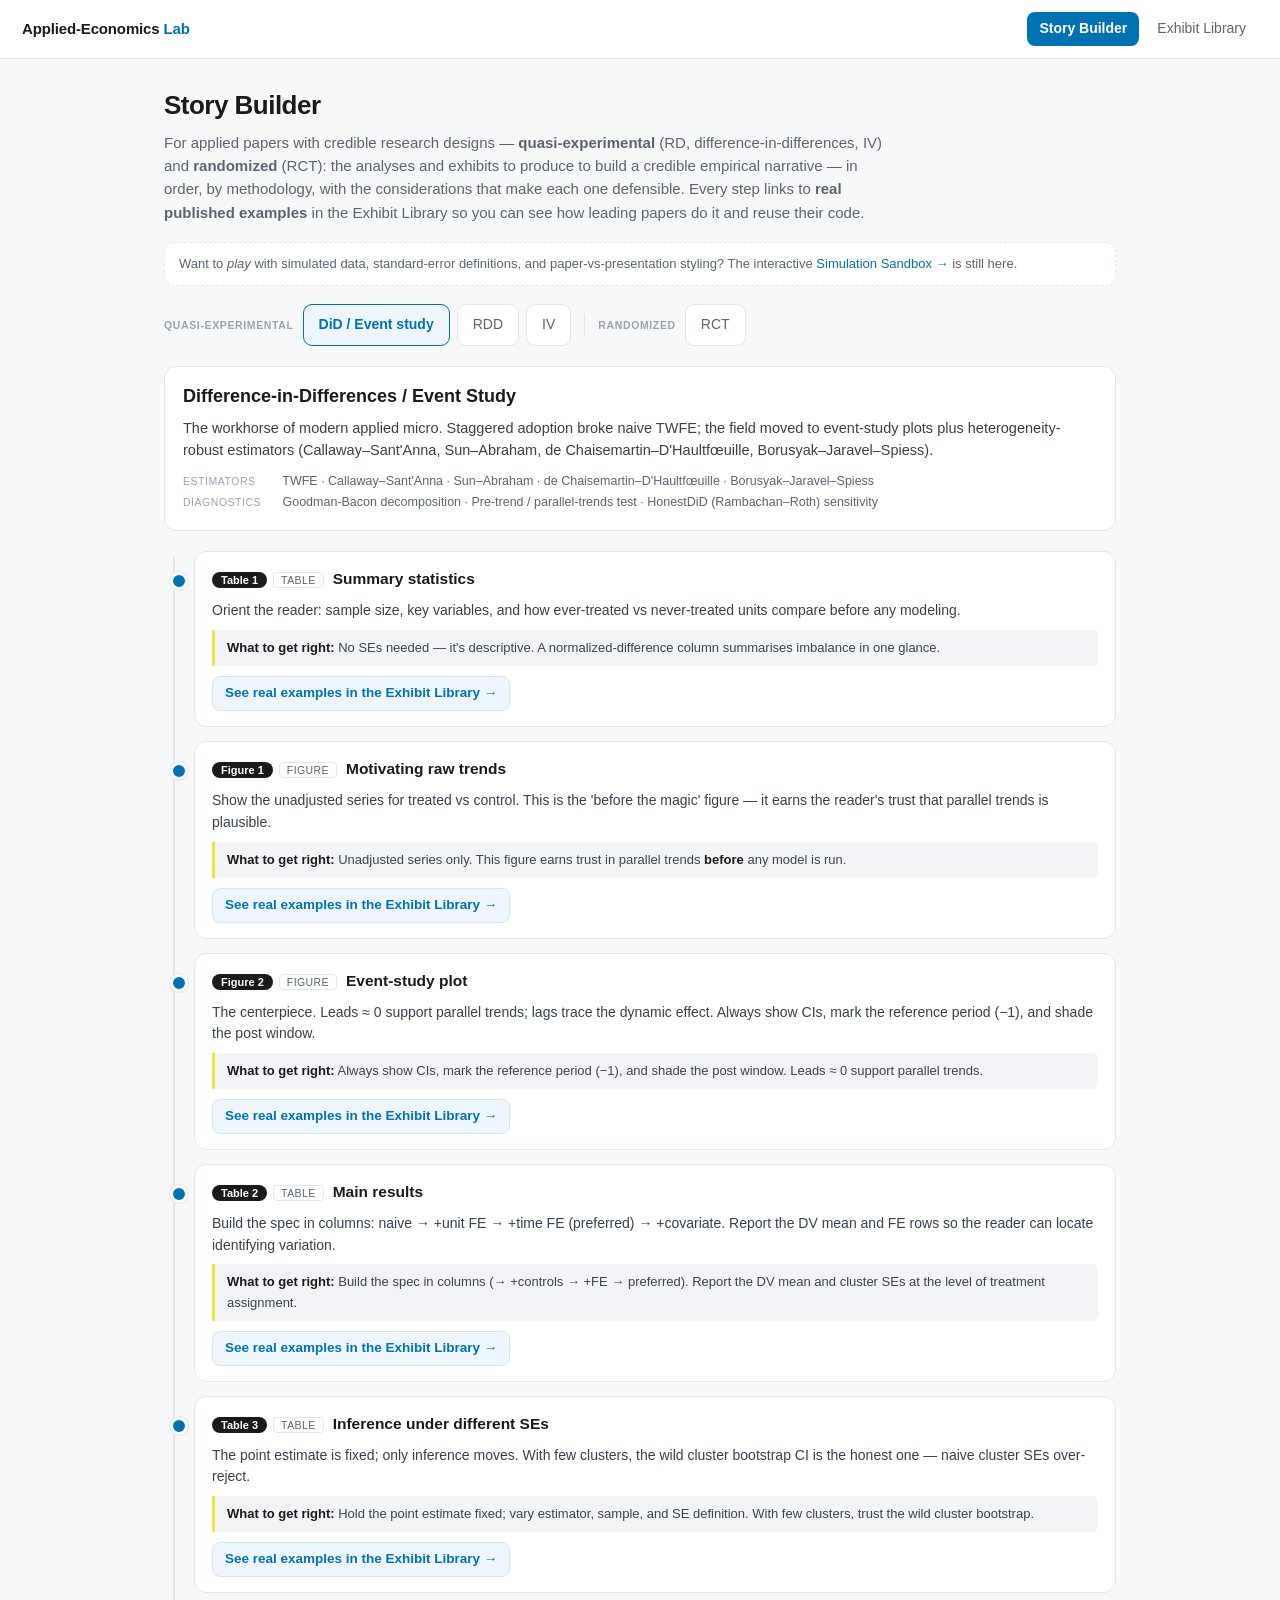
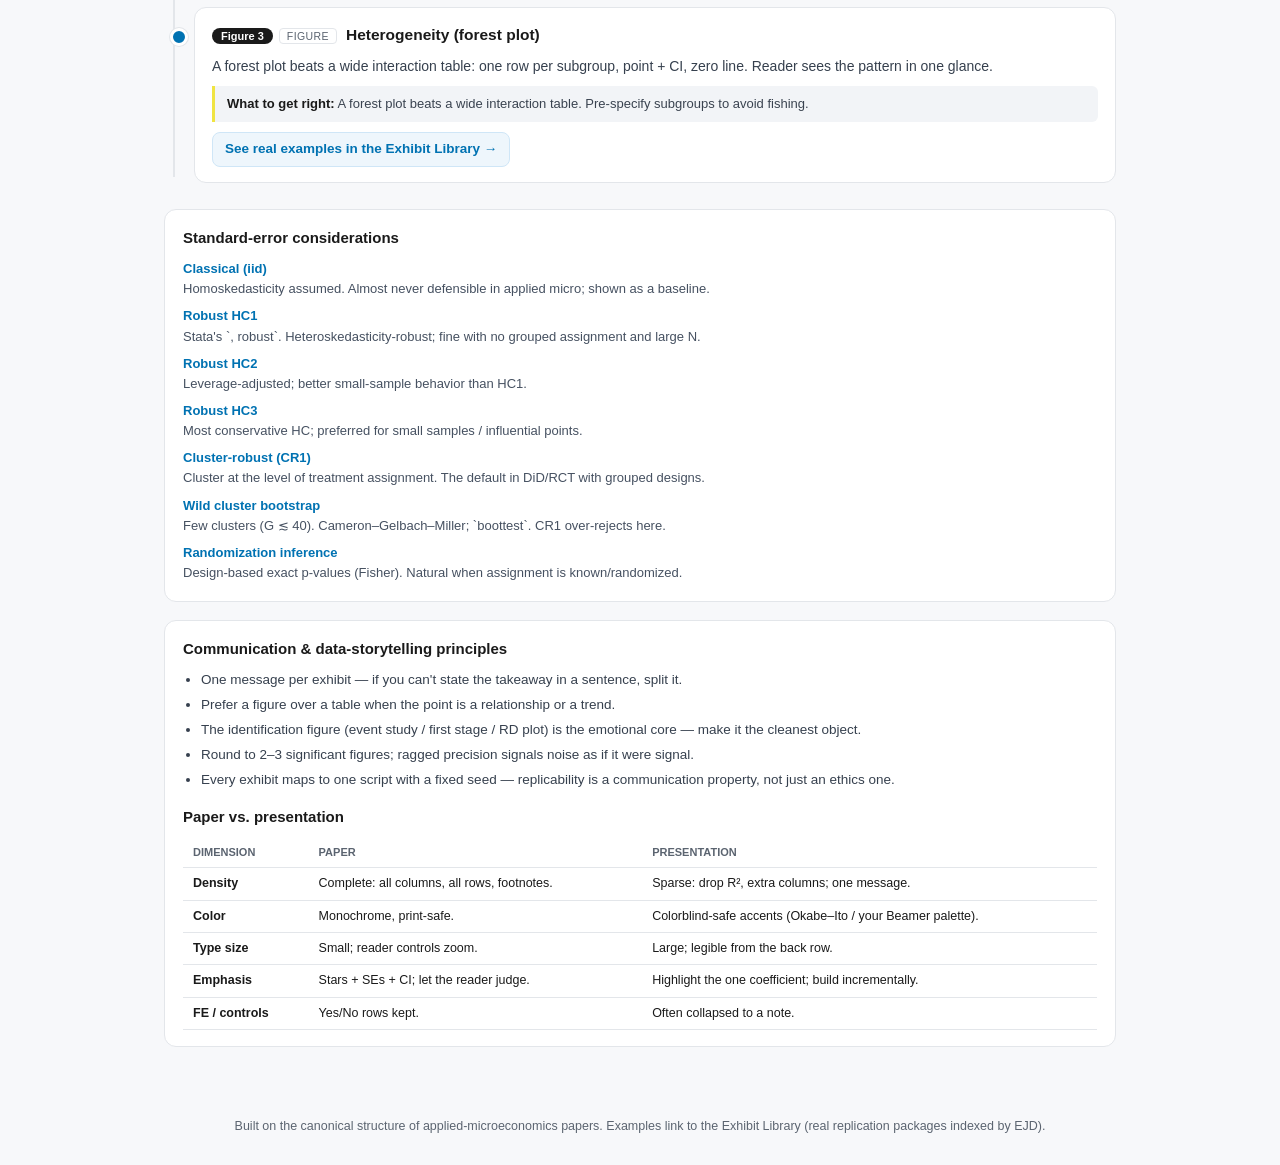
==== commit f9b7b8b5: "Add RCT (randomized) as a distinct family alongside quasi-experimental - Story Builder: two families" ====
--- a/index.html
+++ b/index.html
@@ -23,7 +23,9 @@
   .wrap{max-width:var(--maxw);margin:0 auto;padding:24px}
   h1{font-size:26px;margin:2px 0 6px;letter-spacing:-.02em}
   .lede{color:var(--mut);font-size:15px;max-width:720px;margin:0 0 18px}
-  .tabs{display:flex;flex-wrap:wrap;gap:7px;margin-bottom:20px}
+  .tabs{display:flex;flex-wrap:wrap;gap:7px;margin-bottom:20px;align-items:center}
+  .tabs .fam{font-size:10.5px;text-transform:uppercase;letter-spacing:.06em;color:#9aa3ad;font-weight:600;margin-right:2px}
+  .tabs .famsep{width:1px;height:22px;background:var(--line);margin:0 6px}
   .tabs button{border:1px solid var(--line);background:#fff;border-radius:9px;padding:9px 15px;font:inherit;font-size:14px;cursor:pointer;color:var(--mut)}
   .tabs button.active{border-color:var(--blue);background:#eef6fc;color:var(--blue);font-weight:600}
   .methhead{background:#fff;border:1px solid var(--line);border-radius:12px;padding:16px 18px;margin-bottom:20px}
@@ -63,7 +65,7 @@
 
 <div class="wrap">
   <h1>Story Builder</h1>
-  <p class="lede">For applied papers using <strong>quasi-experimental designs</strong> (RD, difference-in-differences, IV): the analyses and exhibits to produce to build a credible empirical narrative — in order, by methodology, with the considerations that make each one defensible. Every step links to <strong>real published examples</strong> in the Exhibit Library so you can see how leading papers do it and reuse their code.</p>
+  <p class="lede">For applied papers with credible research designs — <strong>quasi-experimental</strong> (RD, difference-in-differences, IV) and <strong>randomized</strong> (RCT): the analyses and exhibits to produce to build a credible empirical narrative — in order, by methodology, with the considerations that make each one defensible. Every step links to <strong>real published examples</strong> in the Exhibit Library so you can see how leading papers do it and reuse their code.</p>
 
   <div class="sandbox-note">Want to <em>play</em> with simulated data, standard-error definitions, and paper-vs-presentation styling? The interactive <a href="sandbox.html">Simulation Sandbox →</a> is still here.</div>
 
@@ -80,8 +82,8 @@
 <script src="js/taxonomy.js"></script>
 <script>
 const T=window.TAXONOMY;
-const ORDER=["did","rdd","iv"];               // quasi-experimental designs only
-const NAMES={did:"DiD / Event study",iv:"IV",rdd:"RDD"};
+const FAMILY=[["Quasi-experimental",["did","rdd","iv"]],["Randomized",["rct"]]];
+const NAMES={did:"DiD / Event study",rdd:"RDD",iv:"IV",rct:"RCT"};
 const METHOD_TAG={did:"Difference-in-differences",rct:"RCT / experiment",iv:"IV / 2SLS",rdd:"Regression discontinuity"};
 const ROLE_Q={summary:"",balance:"balance",robustness:"robustness",heterogeneity:"heterogeneity",rctHet:"heterogeneity",attrition:"attrition",firststage:"first stage",rdplot:"discontinuit"};
 const CONS={
@@ -112,8 +114,10 @@
 function esc(s){return String(s).replace(/&/g,"&amp;").replace(/</g,"&lt;").replace(/>/g,"&gt;");}
 
 function renderTabs(){
-  document.getElementById("tabs").innerHTML=ORDER.map(k=>
-    `<button data-k="${k}" class="${k===active?'active':''}">${esc(NAMES[k])}</button>`).join("");
+  document.getElementById("tabs").innerHTML=FAMILY.map(([fam,ks])=>
+    `<span class="fam">${esc(fam)}</span>`+ks.map(k=>
+      `<button data-k="${k}" class="${k===active?'active':''}">${esc(NAMES[k])}</button>`).join("")
+  ).join('<span class="famsep"></span>');
   document.querySelectorAll("#tabs button").forEach(b=>b.onclick=()=>{active=b.dataset.k;render();});
 }
 function render(){
